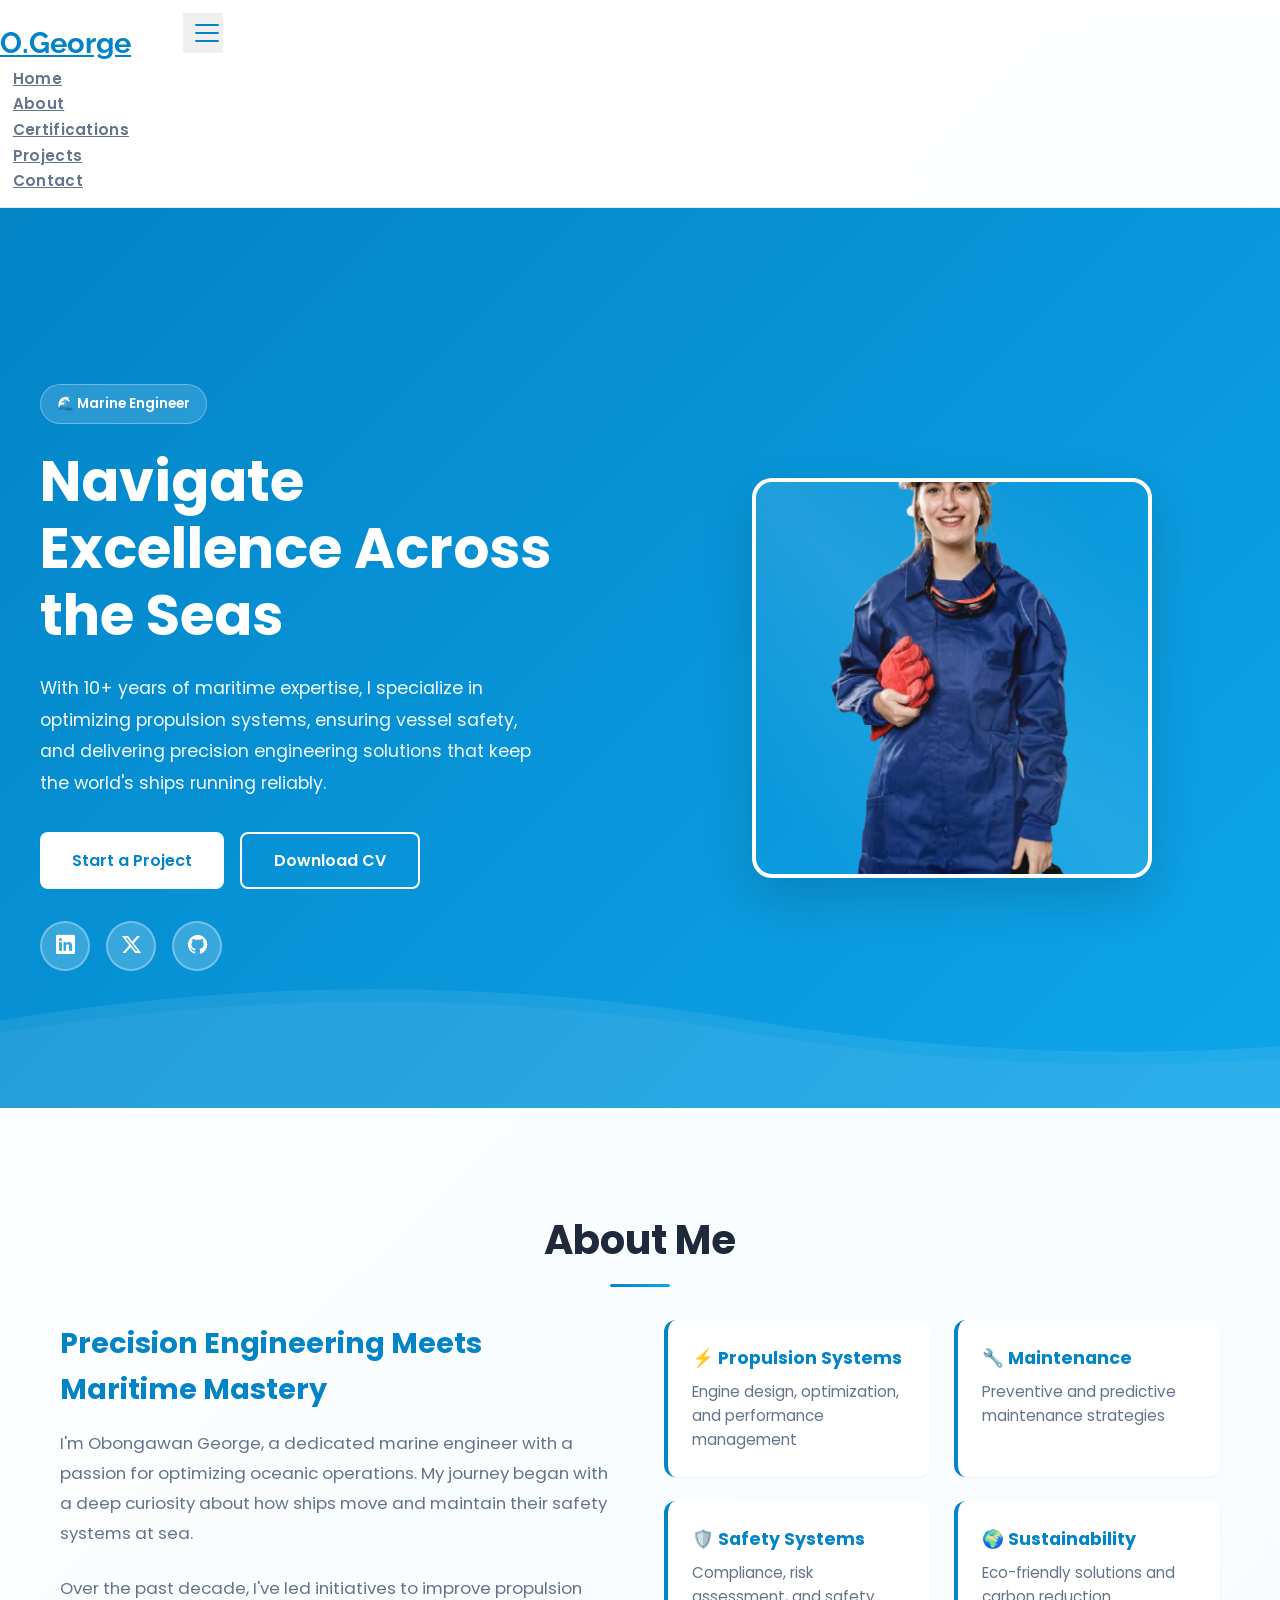
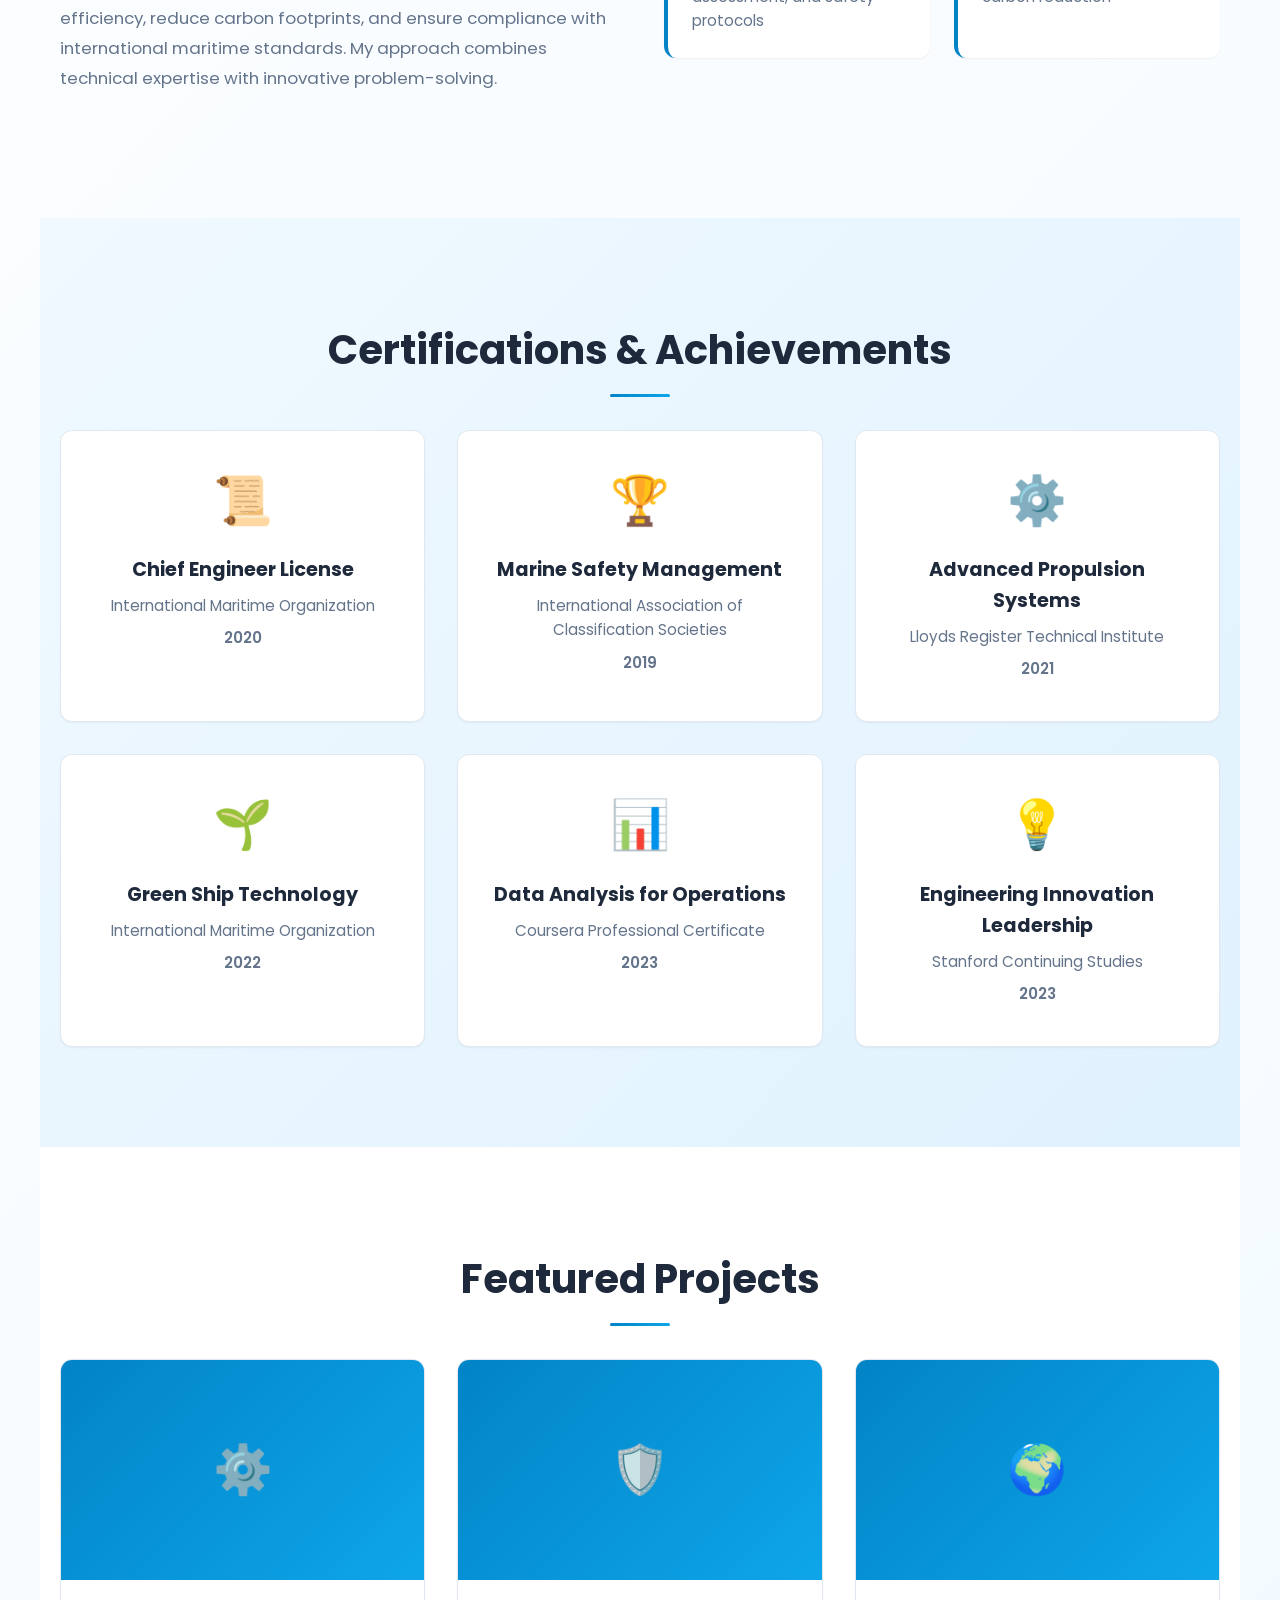
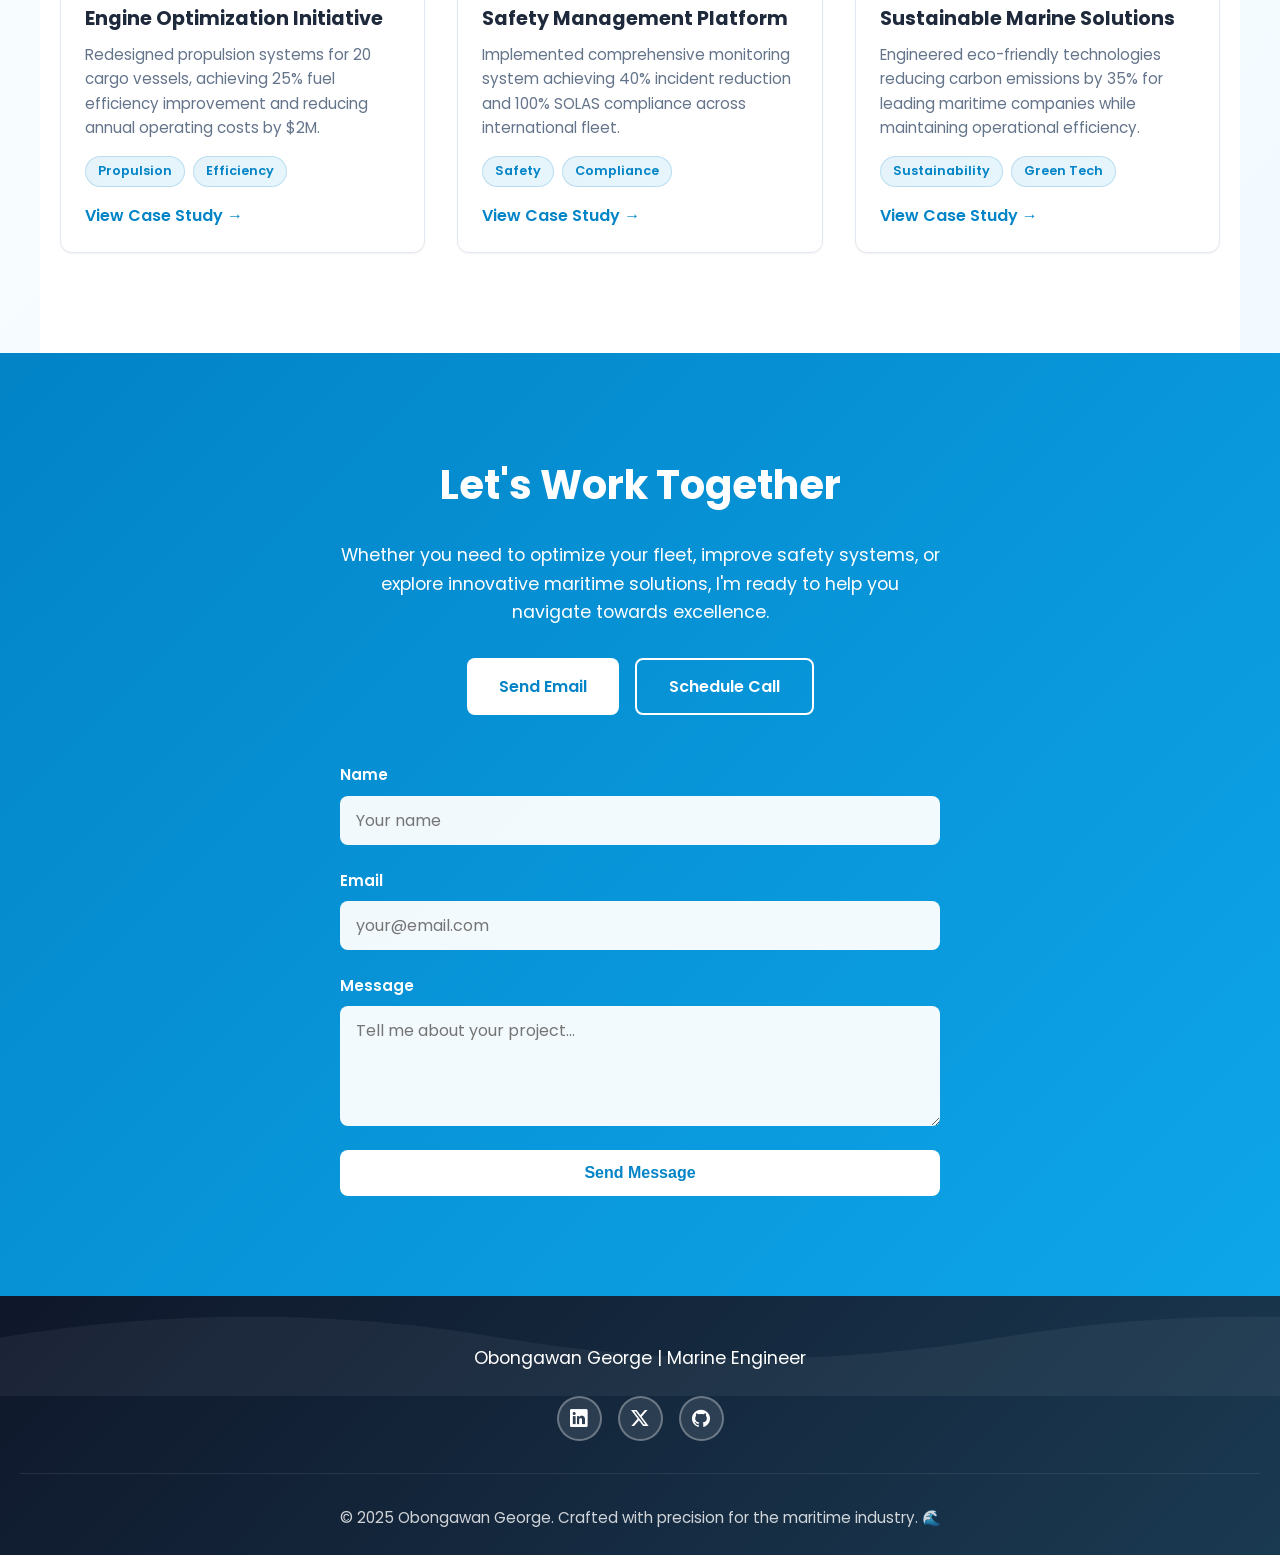
==== index.html @ 9b802055 "initial commit" ====
<!DOCTYPE html>
<html lang="en">
<head>
  <meta charset="UTF-8" />
  <meta name="viewport" content="width=device-width, initial-scale=1.0" />
  <meta name="description" content="Obongawan George - Marine Engineer specializing in propulsion systems, vessel operations, and maritime safety. Explore my expertise and projects.">
  <meta name="theme-color" content="#0284c7">
  <title>Obongawan George — Marine Engineer</title>

  <!-- Favicon -->
  <link rel="icon" type="image/svg+xml" href="data:image/svg+xml,<svg xmlns='http://www.w3.org/2000/svg' viewBox='0 0 100 100'><text y='50' font-size='50' fill='%230284c7' text-anchor='middle' dominant-baseline='middle'>⚓</text></svg>">

  <!-- Google Fonts -->
  <link href="https://fonts.googleapis.com/css2?family=Poppins:wght@300;400;500;600;700&family=Raleway:wght@400;500;600;700&display=swap" rel="stylesheet">

  <!-- Bootstrap Icons -->
  <link rel="stylesheet" href="https://cdn.jsdelivr.net/npm/bootstrap-icons@1.11.3/font/bootstrap-icons.css">

  <!-- AOS Animation Library -->
  <link href="https://unpkg.com/aos@2.3.1/dist/aos.css" rel="stylesheet">

  <style>
    :root {
      --color-primary: #0284c7;
      --color-secondary: #0ea5e9;
      --color-dark: #0f172a;
      --color-light: #f8fafc;
      --color-text: #1e293b;
      --color-muted: #64748b;
      --color-border: #e2e8f0;
      --transition: all 0.4s cubic-bezier(0.4, 0, 0.2, 1);
      --shadow-sm: 0 1px 2px 0 rgba(0, 0, 0, 0.05);
      --shadow-md: 0 4px 12px rgba(2, 132, 199, 0.08);
      --shadow-lg: 0 20px 50px rgba(2, 132, 199, 0.15);
    }

    * {
      margin: 0;
      padding: 0;
      box-sizing: border-box;
    }

    html {
      scroll-behavior: smooth;
    }

    body {
      font-family: 'Poppins', sans-serif;
      background: linear-gradient(135deg, #ffffff 0%, #f0f9ff 100%);
      color: var(--color-text);
      line-height: 1.6;
      overflow-x: hidden;
    }

    /* ===== PRELOADER ===== */
    .preloader {
      position: fixed;
      top: 0;
      left: 0;
      width: 100%;
      height: 100%;
      background: linear-gradient(135deg, #ffffff 0%, #f0f9ff 100%);
      display: flex;
      align-items: center;
      justify-content: center;
      z-index: 9999;
      animation: fadeOut 0.8s ease-in-out 1.5s forwards;
    }

    .wave-loader {
      display: flex;
      gap: 6px;
    }

    .wave-loader span {
      width: 8px;
      height: 40px;
      background: var(--color-primary);
      border-radius: 4px;
      animation: wave 1.2s ease-in-out infinite;
    }

    .wave-loader span:nth-child(1) { animation-delay: 0s; }
    .wave-loader span:nth-child(2) { animation-delay: 0.15s; }
    .wave-loader span:nth-child(3) { animation-delay: 0.3s; }
    .wave-loader span:nth-child(4) { animation-delay: 0.45s; }
    .wave-loader span:nth-child(5) { animation-delay: 0.6s; }

    @keyframes wave {
      0%, 100% { height: 20px; }
      50% { height: 60px; }
    }

    @keyframes fadeOut {
      to { opacity: 0; visibility: hidden; }
    }

    /* ===== NAVBAR ===== */
    nav {
      position: sticky;
      top: 0;
      z-index: 1000;
      backdrop-filter: blur(10px);
      background: rgba(255, 255, 255, 0.7);
      border-bottom: 1px solid var(--color-border);
      padding: 0.8rem 0;
      transition: var(--transition);
    }

    nav.scrolled {
      background: rgba(255, 255, 255, 0.95);
      box-shadow: var(--shadow-md);
      padding: 0.6rem 0;
    }

    .navbar-brand {
      font-family: 'Raleway', sans-serif;
      font-size: 1.8rem;
      font-weight: 700;
      color: var(--color-primary);
      transition: var(--transition);
      margin-right: 3rem;
    }

    .navbar-brand:hover {
      color: var(--color-secondary);
      transform: scale(1.05);
    }

    .nav-link {
      color: var(--color-muted) !important;
      font-weight: 600;
      position: relative;
      transition: color 0.3s ease;
      margin: 0 0.8rem;
      font-size: 0.95rem;
      letter-spacing: 0.3px;
    }

    .nav-link::after {
      content: '';
      position: absolute;
      bottom: -8px;
      left: 0;
      width: 0;
      height: 2px;
      background: var(--color-primary);
      transition: width 0.3s ease;
    }

    .nav-link:hover::after,
    .nav-link.active::after {
      width: 100%;
    }

    .nav-link:hover {
      color: var(--color-primary) !important;
    }

    @media (min-width: 992px) {
      .navbar-nav {
        align-items: center;
      }

      .navbar-nav .nav-link {
        padding: 0.5rem 0;
      }
    }

    /* Mobile Menu Toggle */
    .navbar-toggler {
      border: none;
      position: relative;
      width: 40px;
      height: 40px;
      padding: 0;
    }

    .navbar-toggler:focus {
      box-shadow: 0 0 0 0.25rem rgba(2, 132, 199, 0.25);
    }

    .navbar-toggler-icon {
      background: transparent;
      position: relative;
      width: 24px;
      height: 18px;
      display: block;
    }

    .navbar-toggler-icon::before,
    .navbar-toggler-icon::after {
      content: '';
      position: absolute;
      width: 100%;
      height: 2px;
      background: var(--color-primary);
      transition: var(--transition);
      border-radius: 2px;
    }

    .navbar-toggler-icon::before {
      top: 0;
    }

    .navbar-toggler-icon::after {
      bottom: 0;
    }

    .navbar-toggler-icon span {
      position: absolute;
      width: 100%;
      height: 2px;
      background: var(--color-primary);
      top: 50%;
      transform: translateY(-50%);
      transition: var(--transition);
      border-radius: 2px;
    }

    .navbar-toggler[aria-expanded="true"] .navbar-toggler-icon::before {
      transform: rotate(45deg) translateY(8px);
    }

    .navbar-toggler[aria-expanded="true"] .navbar-toggler-icon::after {
      transform: rotate(-45deg) translateY(-8px);
    }

    .navbar-toggler[aria-expanded="true"] .navbar-toggler-icon span {
      opacity: 0;
    }

    /* ===== HERO SECTION ===== */
    .hero {
      min-height: 100vh;
      display: flex;
      align-items: center;
      justify-content: center;
      background: linear-gradient(135deg, #0284c7 0%, #0ea5e9 100%);
      position: relative;
      overflow: hidden;
      padding: 120px 20px 80px;
    }

    /* Ocean wave background */
    .hero::before {
      content: '';
      position: absolute;
      bottom: 0;
      left: 0;
      width: 200%;
      height: 150px;
      background: url('data:image/svg+xml,<svg xmlns="http://www.w3.org/2000/svg" viewBox="0 0 1200 120"><path d="M0,50 Q300,0 600,50 T1200,50 L1200,120 L0,120 Z" fill="rgba(255,255,255,0.1)" /><path d="M0,60 Q300,10 600,60 T1200,60 L1200,120 L0,120 Z" fill="rgba(255,255,255,0.05)" /></svg>');
      background-repeat: repeat-x;
      animation: wave 8s linear infinite;
      opacity: 0.8;
    }

    @keyframes wave {
      0% { transform: translateX(0); }
      100% { transform: translateX(600px); }
    }

    .hero-container {
      position: relative;
      z-index: 2;
      display: grid;
      grid-template-columns: 1fr 1fr;
      gap: 3rem;
      align-items: center;
      max-width: 1200px;
      width: 100%;
    }

    .hero-content {
      color: white;
      animation: fadeInUp 1s ease-out;
    }

    @keyframes fadeInUp {
      from {
        opacity: 0;
        transform: translateY(30px);
      }
      to {
        opacity: 1;
        transform: translateY(0);
      }
    }

    .hero-content .badge {
      display: inline-block;
      background: rgba(255, 255, 255, 0.15);
      border: 1px solid rgba(255, 255, 255, 0.3);
      color: white;
      padding: 8px 16px;
      border-radius: 25px;
      font-size: 0.85rem;
      font-weight: 600;
      margin-bottom: 1.5rem;
      backdrop-filter: blur(10px);
      animation: fadeInUp 1s ease-out 0.1s backwards;
    }

    .hero-content h1 {
      font-size: clamp(2rem, 8vw, 3.5rem);
      font-weight: 700;
      line-height: 1.2;
      margin-bottom: 1.5rem;
      animation: fadeInUp 1s ease-out 0.2s backwards;
    }

    .hero-content p {
      font-size: 1.1rem;
      line-height: 1.8;
      opacity: 0.95;
      margin-bottom: 2rem;
      max-width: 500px;
      animation: fadeInUp 1s ease-out 0.3s backwards;
    }

    .hero-cta {
      display: flex;
      gap: 1rem;
      flex-wrap: wrap;
      animation: fadeInUp 1s ease-out 0.4s backwards;
    }

    .btn {
      padding: 14px 32px;
      border-radius: 8px;
      font-weight: 600;
      border: none;
      cursor: pointer;
      transition: var(--transition);
      font-size: 1rem;
      display: inline-flex;
      align-items: center;
      gap: 0.5rem;
      text-decoration: none;
      position: relative;
      overflow: hidden;
    }

    .btn-primary {
      background: white;
      color: var(--color-primary);
    }

    .btn-primary:hover {
      transform: translateY(-3px);
      box-shadow: 0 10px 30px rgba(0, 0, 0, 0.2);
    }

    .btn-secondary {
      background: transparent;
      color: white;
      border: 2px solid white;
    }

    .btn-secondary:hover {
      background: white;
      color: var(--color-primary);
      transform: translateY(-3px);
    }

    .social-links {
      display: flex;
      gap: 1rem;
      margin-top: 2rem;
      animation: fadeInUp 1s ease-out 0.5s backwards;
    }

    .social-links a {
      width: 50px;
      height: 50px;
      border-radius: 50%;
      background: rgba(255, 255, 255, 0.2);
      border: 2px solid rgba(255, 255, 255, 0.3);
      display: flex;
      align-items: center;
      justify-content: center;
      color: white;
      transition: var(--transition);
      text-decoration: none;
      font-size: 1.2rem;
    }

    .social-links a:hover {
      background: white;
      color: var(--color-primary);
      transform: translateY(-5px);
    }

    .hero-image {
      position: relative;
      height: 500px;
      display: flex;
      align-items: center;
      justify-content: center;
      animation: float 3s ease-in-out infinite;
    }

    @keyframes float {
      0%, 100% { transform: translateY(0px); }
      50% { transform: translateY(-20px); }
    }

    .image-container {
      width: 100%;
      max-width: 400px;
      height: 400px;
      border-radius: 20px;
      overflow: hidden;
      border: 4px solid white;
      box-shadow: 0 20px 50px rgba(0, 0, 0, 0.15);
      position: relative;
    }

    .image-container::before {
      content: '';
      position: absolute;
      top: -50%;
      left: -50%;
      width: 200%;
      height: 200%;
      background: linear-gradient(45deg, transparent 30%, rgba(255, 255, 255, 0.1) 50%, transparent 70%);
      animation: shine 3s infinite;
      z-index: 1;
    }

    @keyframes shine {
      0% { transform: rotate(0deg); }
      100% { transform: rotate(360deg); }
    }

    .image-container img {
      width: 100%;
      height: 100%;
      object-fit: cover;
      position: relative;
      z-index: 0;
    }

    @media (max-width: 991px) {
      .hero {
        padding: 100px 20px 60px;
      }

      .hero-container {
        grid-template-columns: 1fr;
        gap: 2rem;
      }

      .hero-image {
        height: 350px;
        order: -1;
      }

      .hero-cta {
        justify-content: center;
      }

      .hero-content {
        text-align: center;
      }
    }

    /* ===== ABOUT SECTION ===== */
    .section {
      padding: 100px 20px;
      max-width: 1200px;
      margin: 0 auto;
    }

    .section-title {
      font-size: 2.5rem;
      font-weight: 700;
      margin-bottom: 3rem;
      text-align: center;
      position: relative;
      color: var(--color-text);
    }

    .section-title::after {
      content: '';
      position: absolute;
      bottom: -15px;
      left: 50%;
      transform: translateX(-50%);
      width: 60px;
      height: 3px;
      background: linear-gradient(90deg, var(--color-primary), var(--color-secondary));
      border-radius: 2px;
    }

    .about-grid {
      display: grid;
      grid-template-columns: 1fr 1fr;
      gap: 3rem;
      align-items: start;
      margin-top: 3rem;
    }

    .about-text h2 {
      font-size: 1.8rem;
      font-weight: 700;
      margin-bottom: 1rem;
      color: var(--color-primary);
    }

    .about-text p {
      font-size: 1.05rem;
      line-height: 1.8;
      color: var(--color-muted);
      margin-bottom: 1.5rem;
    }

    .skills-showcase {
      display: grid;
      grid-template-columns: repeat(2, 1fr);
      gap: 1.5rem;
    }

    .skill-item {
      background: white;
      padding: 1.5rem;
      border-radius: 12px;
      border-left: 4px solid var(--color-primary);
      transition: var(--transition);
      box-shadow: var(--shadow-sm);
    }

    .skill-item:hover {
      transform: translateX(8px);
      box-shadow: var(--shadow-md);
    }

    .skill-item h3 {
      color: var(--color-primary);
      font-size: 1.1rem;
      margin-bottom: 0.5rem;
    }

    .skill-item p {
      font-size: 0.95rem;
      color: var(--color-muted);
    }

    @media (max-width: 991px) {
      .about-grid {
        grid-template-columns: 1fr;
        gap: 2rem;
      }

      .skills-showcase {
        grid-template-columns: 1fr;
      }
    }

    /* ===== CERTIFICATIONS SECTION ===== */
    .certifications {
      background: linear-gradient(135deg, #f0f9ff 0%, #e0f2fe 100%);
    }

    .cert-grid {
      display: grid;
      grid-template-columns: repeat(auto-fit, minmax(280px, 1fr));
      gap: 2rem;
      margin-top: 3rem;
    }

    .cert-card {
      background: white;
      border-radius: 12px;
      padding: 2rem;
      text-align: center;
      box-shadow: var(--shadow-sm);
      border: 1px solid var(--color-border);
      transition: var(--transition);
      cursor: pointer;
      position: relative;
      overflow: hidden;
    }

    .cert-card::before {
      content: '';
      position: absolute;
      top: 0;
      left: -100%;
      width: 100%;
      height: 100%;
      background: linear-gradient(90deg, transparent, rgba(2, 132, 199, 0.1), transparent);
      transition: left 0.5s ease;
    }

    .cert-card:hover::before {
      left: 100%;
    }

    .cert-card:hover {
      transform: translateY(-10px);
      box-shadow: var(--shadow-lg);
      border-color: var(--color-primary);
    }

    .cert-icon {
      font-size: 3rem;
      margin-bottom: 1rem;
      display: inline-block;
      animation: bounce 2s ease-in-out infinite;
    }

    @keyframes bounce {
      0%, 100% { transform: translateY(0); }
      50% { transform: translateY(-10px); }
    }

    .cert-card h3 {
      color: var(--color-text);
      font-size: 1.2rem;
      margin-bottom: 0.5rem;
    }

    .cert-card p {
      color: var(--color-muted);
      font-size: 0.95rem;
      margin-bottom: 0.5rem;
    }

    .cert-date {
      color: var(--color-primary);
      font-weight: 600;
      font-size: 0.9rem;
    }

    /* ===== PROJECTS SECTION ===== */
    .projects {
      background: white;
    }

    .project-grid {
      display: grid;
      grid-template-columns: repeat(auto-fit, minmax(320px, 1fr));
      gap: 2rem;
      margin-top: 3rem;
    }

    .project-card {
      background: white;
      border-radius: 12px;
      overflow: hidden;
      box-shadow: var(--shadow-sm);
      border: 1px solid var(--color-border);
      transition: var(--transition);
      cursor: pointer;
      position: relative;
    }

    .project-card:hover {
      box-shadow: var(--shadow-lg);
      border-color: var(--color-primary);
      transform: translateY(-8px);
    }

    .project-image {
      height: 220px;
      background: linear-gradient(135deg, var(--color-primary) 0%, var(--color-secondary) 100%);
      position: relative;
      overflow: hidden;
      display: flex;
      align-items: center;
      justify-content: center;
      font-size: 3rem;
    }

    .project-image::after {
      content: '';
      position: absolute;
      top: 0;
      left: 0;
      width: 100%;
      height: 100%;
      background: rgba(255, 255, 255, 0.1);
      opacity: 0;
      transition: opacity 0.3s ease;
    }

    .project-card:hover .project-image::after {
      opacity: 1;
    }

    .project-content {
      padding: 1.5rem;
    }

    .project-title {
      font-size: 1.2rem;
      font-weight: 700;
      color: var(--color-text);
      margin-bottom: 0.5rem;
    }

    .project-description {
      color: var(--color-muted);
      font-size: 0.95rem;
      line-height: 1.6;
      margin-bottom: 1rem;
    }

    .project-tags {
      display: flex;
      gap: 0.5rem;
      flex-wrap: wrap;
      margin-bottom: 1rem;
    }

    .tag {
      background: linear-gradient(135deg, rgba(2, 132, 199, 0.1), rgba(14, 165, 233, 0.1));
      color: var(--color-primary);
      padding: 4px 12px;
      border-radius: 20px;
      font-size: 0.8rem;
      font-weight: 600;
      border: 1px solid rgba(2, 132, 199, 0.2);
    }

    .project-link {
      color: var(--color-primary);
      text-decoration: none;
      font-weight: 600;
      display: inline-flex;
      align-items: center;
      gap: 0.3rem;
      transition: var(--transition);
    }

    .project-link:hover {
      gap: 0.8rem;
    }

    /* ===== CONTACT SECTION ===== */
    .contact {
      background: linear-gradient(135deg, #0284c7 0%, #0ea5e9 100%);
      color: white;
      text-align: center;
      padding: 100px 20px;
    }

    .contact h2 {
      font-size: 2.5rem;
      margin-bottom: 1.5rem;
    }

    .contact p {
      font-size: 1.1rem;
      margin-bottom: 2rem;
      max-width: 600px;
      margin-left: auto;
      margin-right: auto;
      opacity: 0.95;
    }

    .contact-cta {
      display: flex;
      justify-content: center;
      gap: 1rem;
      flex-wrap: wrap;
      margin-bottom: 3rem;
    }

    .contact form {
      max-width: 600px;
      margin: 0 auto;
      display: flex;
      flex-direction: column;
      gap: 1.5rem;
    }

    .form-group {
      display: flex;
      flex-direction: column;
      gap: 0.5rem;
    }

    .form-group label {
      text-align: left;
      font-weight: 600;
      font-size: 0.95rem;
    }

    .form-group input,
    .form-group textarea {
      padding: 12px 16px;
      border: none;
      border-radius: 8px;
      font-family: 'Poppins', sans-serif;
      font-size: 1rem;
      transition: var(--transition);
      background: rgba(255, 255, 255, 0.95);
      color: var(--color-text);
    }

    .form-group input:focus,
    .form-group textarea:focus {
      outline: none;
      background: white;
      box-shadow: 0 0 0 3px rgba(255, 255, 255, 0.3);
    }

    .form-group textarea {
      resize: vertical;
      min-height: 120px;
    }

    .btn-submit {
      background: white;
      color: var(--color-primary);
      padding: 14px 32px;
      border: none;
      border-radius: 8px;
      font-weight: 700;
      font-size: 1rem;
      cursor: pointer;
      transition: var(--transition);
    }

    .btn-submit:hover {
      transform: translateY(-3px);
      box-shadow: 0 10px 30px rgba(0, 0, 0, 0.2);
    }

    /* ===== FOOTER ===== */
    footer {
      background: linear-gradient(135deg, var(--color-dark) 0%, #1a3a52 100%);
      color: white;
      text-align: center;
      padding: 3rem 20px 1.5rem;
      position: relative;
      overflow: hidden;
    }

    footer::before {
      content: '';
      position: absolute;
      top: 0;
      left: 0;
      right: 0;
      height: 100px;
      background: url('data:image/svg+xml,<svg xmlns="http://www.w3.org/2000/svg" viewBox="0 0 1200 120"><path d="M0,50 Q300,0 600,50 T1200,50 L1200,120 L0,120 Z" fill="rgba(255,255,255,0.05)" /></svg>');
      background-repeat: repeat-x;
    }

    .footer-content {
      position: relative;
      z-index: 1;
    }

    .footer-social {
      display: flex;
      justify-content: center;
      gap: 1rem;
      margin: 1.5rem 0;
    }

    .footer-social a {
      width: 45px;
      height: 45px;
      border-radius: 50%;
      background: rgba(255, 255, 255, 0.1);
      border: 2px solid rgba(255, 255, 255, 0.3);
      display: flex;
      align-items: center;
      justify-content: center;
      color: white;
      transition: var(--transition);
      text-decoration: none;
      font-size: 1.1rem;
    }

    .footer-social a:hover {
      background: white;
      color: var(--color-primary);
      transform: translateY(-5px);
    }

    .footer-bottom {
      border-top: 1px solid rgba(255, 255, 255, 0.1);
      padding-top: 2rem;
      margin-top: 2rem;
      font-size: 0.95rem;
      opacity: 0.8;
    }

    /* ===== ANIMATIONS ===== */
    [data-aos] {
      opacity: 0;
    }

    [data-aos].aos-animate {
      opacity: 1;
    }

    /* ===== RESPONSIVE ===== */
    @media (max-width: 768px) {
      .section {
        padding: 60px 20px;
      }

      .section-title {
        font-size: 2rem;
      }

      .cert-grid {
        grid-template-columns: 1fr;
      }

      .project-grid {
        grid-template-columns: 1fr;
      }

      .contact {
        padding: 60px 20px;
      }

      .contact h2 {
        font-size: 2rem;
      }

      .hero-cta {
        gap: 0.5rem;
      }

      .btn {
        padding: 12px 24px;
        font-size: 0.95rem;
      }
    }

    /* Smooth scrollbar */
    ::-webkit-scrollbar {
      width: 8px;
    }

    ::-webkit-scrollbar-track {
      background: var(--color-light);
    }

    ::-webkit-scrollbar-thumb {
      background: var(--color-primary);
      border-radius: 4px;
    }

    ::-webkit-scrollbar-thumb:hover {
      background: var(--color-secondary);
    }
  </style>
</head>
<body>

  <!-- Preloader -->
  <div class="preloader">
    <div class="wave-loader">
      <span></span>
      <span></span>
      <span></span>
      <span></span>
      <span></span>
    </div>
  </div>

  <!-- Navigation -->
  <nav class="navbar navbar-expand-lg navbar-light">
    <div class="container-lg px-lg-4">
      <a class="navbar-brand" href="#home">O.George</a>
      <button class="navbar-toggler" type="button" data-bs-toggle="collapse" data-bs-target="#navbarNav" aria-controls="navbarNav" aria-expanded="false" aria-label="Toggle navigation">
        <span class="navbar-toggler-icon">
          <span></span>
        </span>
      </button>
      <div class="collapse navbar-collapse" id="navbarNav">
        <ul class="navbar-nav ms-auto gap-2">
          <li class="nav-item"><a class="nav-link" href="#home">Home</a></li>
          <li class="nav-item"><a class="nav-link" href="#about">About</a></li>
          <li class="nav-item"><a class="nav-link" href="#certifications">Certifications</a></li>
          <li class="nav-item"><a class="nav-link" href="#projects">Projects</a></li>
          <li class="nav-item"><a class="nav-link" href="#contact">Contact</a></li>
        </ul>
      </div>
    </div>
  </nav>

  <!-- Hero Section -->
  <section class="hero" id="home">
    <div class="hero-container">
      <div class="hero-content">
        <div class="badge">🌊 Marine Engineer</div>
        <h1>Navigate Excellence Across the Seas</h1>
        <p>
          With 10+ years of maritime expertise, I specialize in optimizing propulsion systems, ensuring vessel safety, and delivering precision engineering solutions that keep the world's ships running reliably.
        </p>
        <div class="hero-cta">
          <a href="#contact" class="btn btn-primary">Start a Project</a>
          <a href="#" class="btn btn-secondary">Download CV</a>
        </div>
        <div class="social-links">
          <a href="https://linkedin.com" target="_blank" aria-label="LinkedIn"><i class="bi bi-linkedin"></i></a>
          <a href="https://twitter.com" target="_blank" aria-label="Twitter"><i class="bi bi-twitter-x"></i></a>
          <a href="https://github.com" target="_blank" aria-label="GitHub"><i class="bi bi-github"></i></a>
        </div>
      </div>
      <div class="hero-image">
        <div class="image-container">
          <img src="front-view-smiley-female-construction-worker-removebg-preview.png" alt="Obongawan George - Marine Engineer">
        </div>
      </div>
    </div>
  </section>

  <!-- About Section -->
  <section class="section" id="about">
    <h2 class="section-title" data-aos="fade-up">About Me</h2>
    <div class="about-grid">
      <div class="about-text" data-aos="fade-right">
        <h2>Precision Engineering Meets Maritime Mastery</h2>
        <p>
          I'm Obongawan George, a dedicated marine engineer with a passion for optimizing oceanic operations. My journey began with a deep curiosity about how ships move and maintain their safety systems at sea.
        </p>
        <p>
          Over the past decade, I've led initiatives to improve propulsion efficiency, reduce carbon footprints, and ensure compliance with international maritime standards. My approach combines technical expertise with innovative problem-solving.
        </p>
      </div>
      <div class="skills-showcase" data-aos="fade-left">
        <div class="skill-item">
          <h3>⚡ Propulsion Systems</h3>
          <p>Engine design, optimization, and performance management</p>
        </div>
        <div class="skill-item">
          <h3>🔧 Maintenance</h3>
          <p>Preventive and predictive maintenance strategies</p>
        </div>
        <div class="skill-item">
          <h3>🛡️ Safety Systems</h3>
          <p>Compliance, risk assessment, and safety protocols</p>
        </div>
        <div class="skill-item">
          <h3>🌍 Sustainability</h3>
          <p>Eco-friendly solutions and carbon reduction</p>
        </div>
      </div>
    </div>
  </section>

  <!-- Certifications Section -->
  <section class="section certifications" id="certifications">
    <div style="max-width: 1200px; margin: 0 auto;">
      <h2 class="section-title" data-aos="fade-up">Certifications & Achievements</h2>
      <div class="cert-grid">
        <div class="cert-card" data-aos="zoom-in" data-aos-delay="0">
          <div class="cert-icon">📜</div>
          <h3>Chief Engineer License</h3>
          <p>International Maritime Organization</p>
          <p class="cert-date">2020</p>
        </div>
        <div class="cert-card" data-aos="zoom-in" data-aos-delay="100">
          <div class="cert-icon">🏆</div>
          <h3>Marine Safety Management</h3>
          <p>International Association of Classification Societies</p>
          <p class="cert-date">2019</p>
        </div>
        <div class="cert-card" data-aos="zoom-in" data-aos-delay="200">
          <div class="cert-icon">⚙️</div>
          <h3>Advanced Propulsion Systems</h3>
          <p>Lloyds Register Technical Institute</p>
          <p class="cert-date">2021</p>
        </div>
        <div class="cert-card" data-aos="zoom-in" data-aos-delay="300">
          <div class="cert-icon">🌱</div>
          <h3>Green Ship Technology</h3>
          <p>International Maritime Organization</p>
          <p class="cert-date">2022</p>
        </div>
        <div class="cert-card" data-aos="zoom-in" data-aos-delay="400">
          <div class="cert-icon">📊</div>
          <h3>Data Analysis for Operations</h3>
          <p>Coursera Professional Certificate</p>
          <p class="cert-date">2023</p>
        </div>
        <div class="cert-card" data-aos="zoom-in" data-aos-delay="500">
          <div class="cert-icon">💡</div>
          <h3>Engineering Innovation Leadership</h3>
          <p>Stanford Continuing Studies</p>
          <p class="cert-date">2023</p>
        </div>
      </div>
    </div>
  </section>

  <!-- Projects Section -->
  <section class="section projects" id="projects">
    <h2 class="section-title" data-aos="fade-up">Featured Projects</h2>
    <div class="project-grid">
      <div class="project-card" data-aos="fade-up" data-aos-delay="0">
        <div class="project-image">⚙️</div>
        <div class="project-content">
          <h3 class="project-title">Engine Optimization Initiative</h3>
          <p class="project-description">
            Redesigned propulsion systems for 20 cargo vessels, achieving 25% fuel efficiency improvement and reducing annual operating costs by $2M.
          </p>
          <div class="project-tags">
            <span class="tag">Propulsion</span>
            <span class="tag">Efficiency</span>
          </div>
          <a href="#" class="project-link">View Case Study →</a>
        </div>
      </div>

      <div class="project-card" data-aos="fade-up" data-aos-delay="100">
        <div class="project-image">🛡️</div>
        <div class="project-content">
          <h3 class="project-title">Safety Management Platform</h3>
          <p class="project-description">
            Implemented comprehensive monitoring system achieving 40% incident reduction and 100% SOLAS compliance across international fleet.
          </p>
          <div class="project-tags">
            <span class="tag">Safety</span>
            <span class="tag">Compliance</span>
          </div>
          <a href="#" class="project-link">View Case Study →</a>
        </div>
      </div>

      <div class="project-card" data-aos="fade-up" data-aos-delay="200">
        <div class="project-image">🌍</div>
        <div class="project-content">
          <h3 class="project-title">Sustainable Marine Solutions</h3>
          <p class="project-description">
            Engineered eco-friendly technologies reducing carbon emissions by 35% for leading maritime companies while maintaining operational efficiency.
          </p>
          <div class="project-tags">
            <span class="tag">Sustainability</span>
            <span class="tag">Green Tech</span>
          </div>
          <a href="#" class="project-link">View Case Study →</a>
        </div>
      </div>
    </div>
  </section>

  <!-- Contact Section -->
  <section class="contact" id="contact">
    <div style="max-width: 1200px; margin: 0 auto;">
      <h2 data-aos="fade-up">Let's Work Together</h2>
      <p data-aos="fade-up" data-aos-delay="100">
        Whether you need to optimize your fleet, improve safety systems, or explore innovative maritime solutions, I'm ready to help you navigate towards excellence.
      </p>
      <div class="contact-cta" data-aos="fade-up" data-aos-delay="200">
        <a href="mailto:contact@example.com" class="btn btn-primary">Send Email</a>
        <a href="#" class="btn btn-secondary">Schedule Call</a>
      </div>

      <form data-aos="fade-up" data-aos-delay="300">
        <div class="form-group">
          <label for="name">Name</label>
          <input type="text" id="name" name="name" placeholder="Your name" required>
        </div>
        <div class="form-group">
          <label for="email">Email</label>
          <input type="email" id="email" name="email" placeholder="your@email.com" required>
        </div>
        <div class="form-group">
          <label for="message">Message</label>
          <textarea id="message" name="message" placeholder="Tell me about your project..." required></textarea>
        </div>
        <button type="submit" class="btn-submit">Send Message</button>
      </form>
    </div>
  </section>

  <!-- Footer -->
  <footer>
    <div class="footer-content">
      <p style="font-size: 1.1rem; margin-bottom: 1rem;">Obongawan George | Marine Engineer</p>
      <div class="footer-social">
        <a href="https://linkedin.com" target="_blank" aria-label="LinkedIn"><i class="bi bi-linkedin"></i></a>
        <a href="https://twitter.com" target="_blank" aria-label="Twitter"><i class="bi bi-twitter-x"></i></a>
        <a href="https://github.com" target="_blank" aria-label="GitHub"><i class="bi bi-github"></i></a>
      </div>
      <div class="footer-bottom">
        <p>© 2025 Obongawan George. Crafted with precision for the maritime industry. 🌊</p>
      </div>
    </div>
  </footer>

  <!-- Bootstrap JS -->
  <script src="https://cdn.jsdelivr.net/npm/bootstrap@5.3.2/dist/js/bootstrap.bundle.min.js"></script>

  <!-- AOS Animation Library -->
  <script src="https://unpkg.com/aos@2.3.1/dist/aos.js"></script>

  <script>
    // Initialize AOS
    AOS.init({
      duration: 800,
      easing: 'ease-in-out-cubic',
      once: true,
      offset: 100
    });

    // Sticky navbar effect
    window.addEventListener('scroll', function() {
      const nav = document.querySelector('nav');
      if (window.scrollY > 50) {
        nav.classList.add('scrolled');
      } else {
        nav.classList.remove('scrolled');
      }
    });

    // Active link on scroll
    const sections = document.querySelectorAll('section');
    const navLinks = document.querySelectorAll('.nav-link');

    window.addEventListener('scroll', () => {
      let current = '';
      sections.forEach(section => {
        const sectionTop = section.offsetTop;
        if (pageYOffset >= sectionTop - 200) {
          current = section.getAttribute('id');
        }
      });

      navLinks.forEach(link => {
        link.classList.remove('active');
        if (link.getAttribute('href').slice(1) === current) {
          link.classList.add('active');
        }
      });
    });

    // Close mobile menu on link click
    document.querySelectorAll('.nav-link').forEach(link => {
      link.addEventListener('click', () => {
        const collapse = document.querySelector('.navbar-collapse');
        if (collapse && collapse.classList.contains('show')) {
          document.querySelector('.navbar-toggler').click();
        }
      });
    });

    // Form submission
    document.querySelector('form').addEventListener('submit', function(e) {
      e.preventDefault();
      alert('Thank you! Your message has been sent. I will get back to you soon.');
      this.reset();
    });
  </script>
</body>
</html>
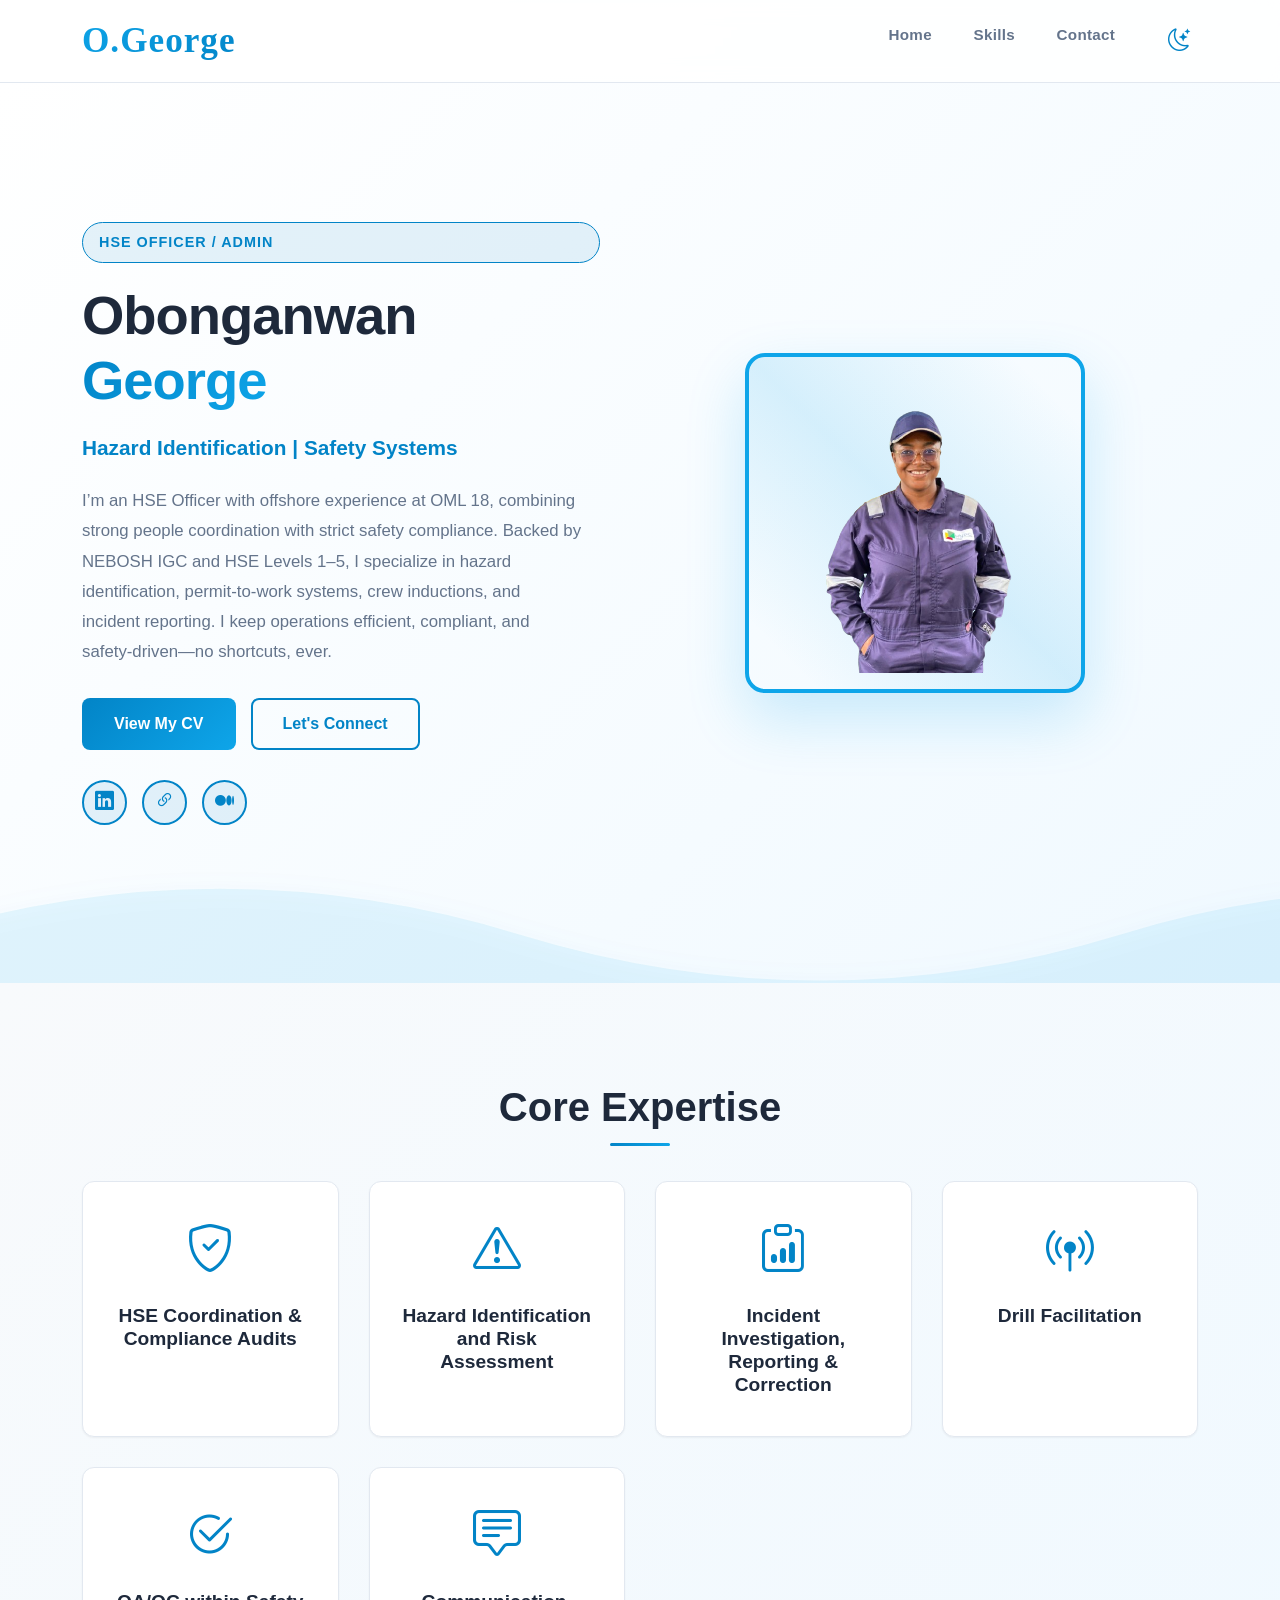
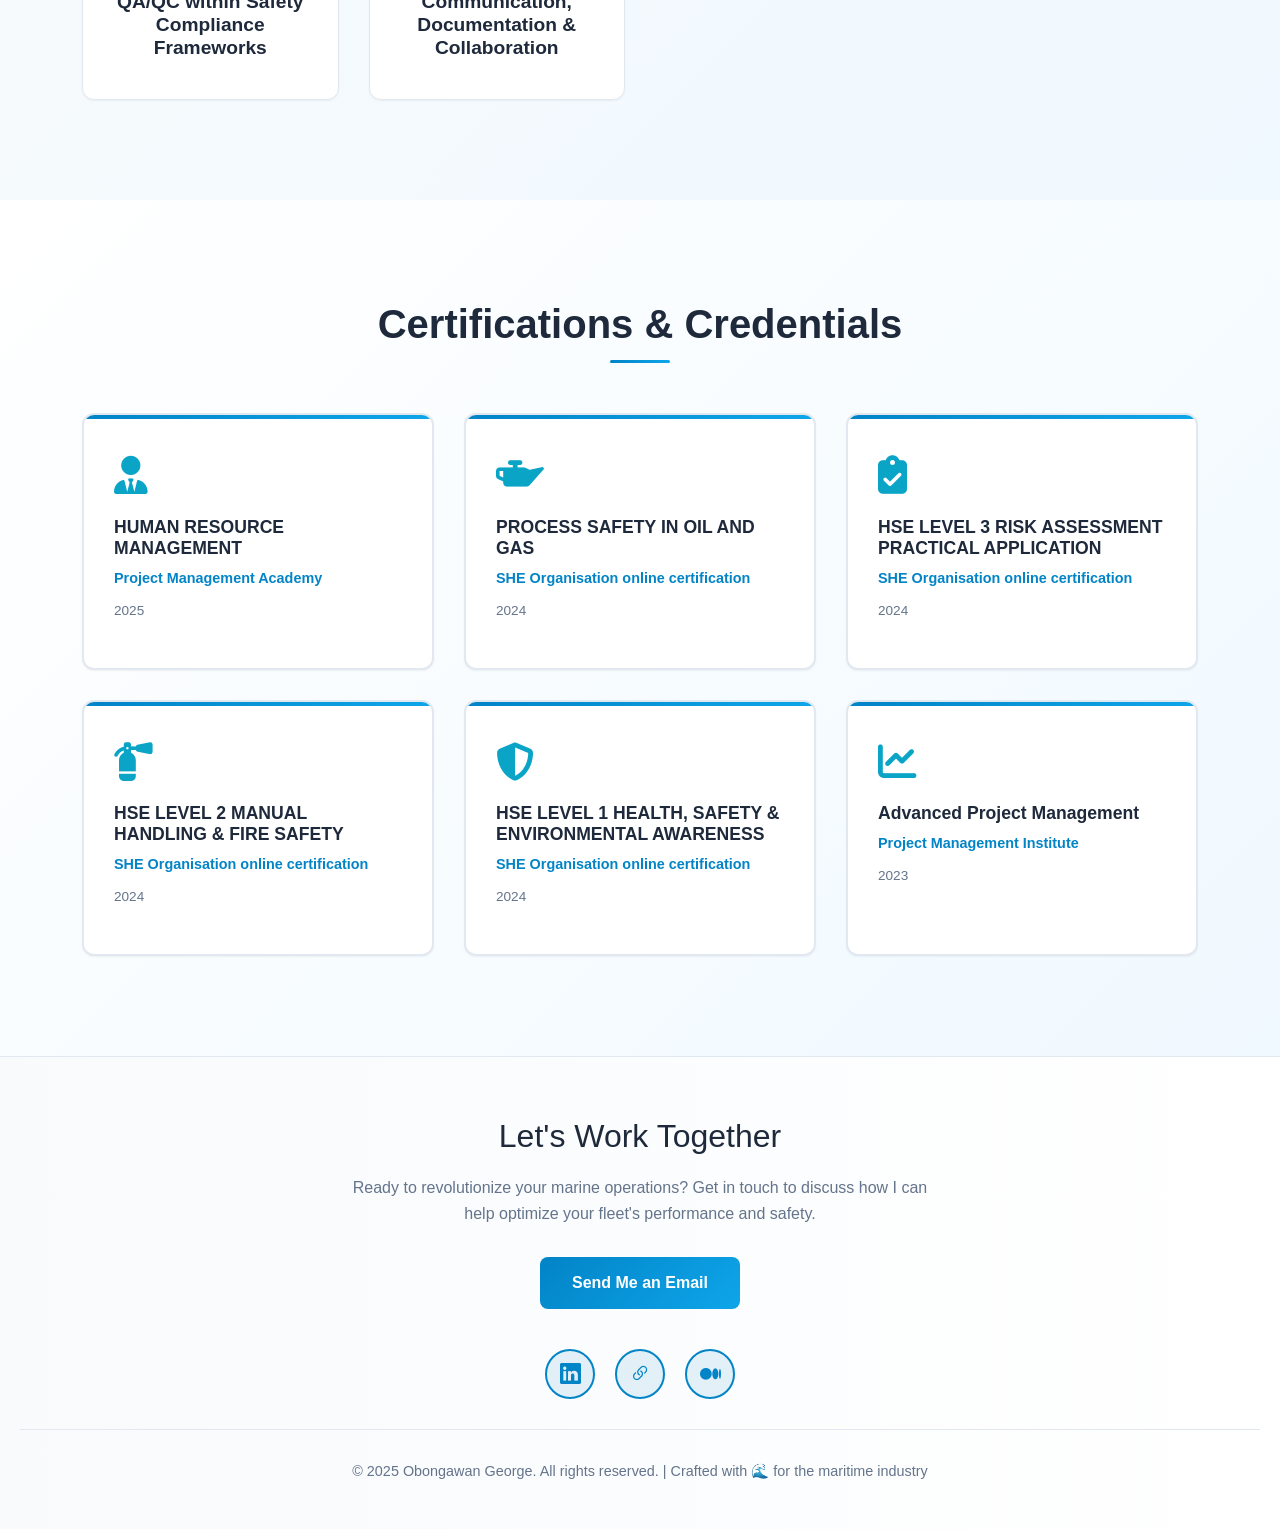
==== commit 7ece15c9: "initial commit" ====
--- a/index.html
+++ b/index.html
@@ -3,1198 +3,289 @@
 <head>
   <meta charset="UTF-8" />
   <meta name="viewport" content="width=device-width, initial-scale=1.0" />
-  <meta name="description" content="Obongawan George - Marine Engineer specializing in propulsion systems, vessel operations, and maritime safety. Explore my expertise and projects.">
-  <meta name="theme-color" content="#0284c7">
-  <title>Obongawan George — Marine Engineer</title>
-
-  <!-- Favicon -->
-  <link rel="icon" type="image/svg+xml" href="data:image/svg+xml,<svg xmlns='http://www.w3.org/2000/svg' viewBox='0 0 100 100'><text y='50' font-size='50' fill='%230284c7' text-anchor='middle' dominant-baseline='middle'>⚓</text></svg>">
-
-  <!-- Google Fonts -->
-  <link href="https://fonts.googleapis.com/css2?family=Poppins:wght@300;400;500;600;700&family=Raleway:wght@400;500;600;700&display=swap" rel="stylesheet">
-
+  <title>Obonganwan George - HSE Officer</title>
+
+  <!-- Bootstrap CSS -->
+  <link href="https://cdn.jsdelivr.net/npm/bootstrap@5.3.2/dist/css/bootstrap.min.css" rel="stylesheet">
   <!-- Bootstrap Icons -->
   <link rel="stylesheet" href="https://cdn.jsdelivr.net/npm/bootstrap-icons@1.11.3/font/bootstrap-icons.css">
-
+  <!-- Google Fonts -->
+  <link href="https://fonts.googleapis.com/css2?family=Montserrat:wght@400;600;700;800&family=Great+Vibes&display=swap" rel="stylesheet">
   <!-- AOS Animation Library -->
   <link href="https://unpkg.com/aos@2.3.1/dist/aos.css" rel="stylesheet">
-
-  <style>
-    :root {
-      --color-primary: #0284c7;
-      --color-secondary: #0ea5e9;
-      --color-dark: #0f172a;
-      --color-light: #f8fafc;
-      --color-text: #1e293b;
-      --color-muted: #64748b;
-      --color-border: #e2e8f0;
-      --transition: all 0.4s cubic-bezier(0.4, 0, 0.2, 1);
-      --shadow-sm: 0 1px 2px 0 rgba(0, 0, 0, 0.05);
-      --shadow-md: 0 4px 12px rgba(2, 132, 199, 0.08);
-      --shadow-lg: 0 20px 50px rgba(2, 132, 199, 0.15);
-    }
-
-    * {
-      margin: 0;
-      padding: 0;
-      box-sizing: border-box;
-    }
-
-    html {
-      scroll-behavior: smooth;
-    }
-
-    body {
-      font-family: 'Poppins', sans-serif;
-      background: linear-gradient(135deg, #ffffff 0%, #f0f9ff 100%);
-      color: var(--color-text);
-      line-height: 1.6;
-      overflow-x: hidden;
-    }
-
-    /* ===== PRELOADER ===== */
-    .preloader {
-      position: fixed;
-      top: 0;
-      left: 0;
-      width: 100%;
-      height: 100%;
-      background: linear-gradient(135deg, #ffffff 0%, #f0f9ff 100%);
-      display: flex;
-      align-items: center;
-      justify-content: center;
-      z-index: 9999;
-      animation: fadeOut 0.8s ease-in-out 1.5s forwards;
-    }
-
-    .wave-loader {
-      display: flex;
-      gap: 6px;
-    }
-
-    .wave-loader span {
-      width: 8px;
-      height: 40px;
-      background: var(--color-primary);
-      border-radius: 4px;
-      animation: wave 1.2s ease-in-out infinite;
-    }
-
-    .wave-loader span:nth-child(1) { animation-delay: 0s; }
-    .wave-loader span:nth-child(2) { animation-delay: 0.15s; }
-    .wave-loader span:nth-child(3) { animation-delay: 0.3s; }
-    .wave-loader span:nth-child(4) { animation-delay: 0.45s; }
-    .wave-loader span:nth-child(5) { animation-delay: 0.6s; }
-
-    @keyframes wave {
-      0%, 100% { height: 20px; }
-      50% { height: 60px; }
-    }
-
-    @keyframes fadeOut {
-      to { opacity: 0; visibility: hidden; }
-    }
-
-    /* ===== NAVBAR ===== */
-    nav {
-      position: sticky;
-      top: 0;
-      z-index: 1000;
-      backdrop-filter: blur(10px);
-      background: rgba(255, 255, 255, 0.7);
-      border-bottom: 1px solid var(--color-border);
-      padding: 0.8rem 0;
-      transition: var(--transition);
-    }
-
-    nav.scrolled {
-      background: rgba(255, 255, 255, 0.95);
-      box-shadow: var(--shadow-md);
-      padding: 0.6rem 0;
-    }
-
-    .navbar-brand {
-      font-family: 'Raleway', sans-serif;
-      font-size: 1.8rem;
-      font-weight: 700;
-      color: var(--color-primary);
-      transition: var(--transition);
-      margin-right: 3rem;
-    }
-
-    .navbar-brand:hover {
-      color: var(--color-secondary);
-      transform: scale(1.05);
-    }
-
-    .nav-link {
-      color: var(--color-muted) !important;
-      font-weight: 600;
-      position: relative;
-      transition: color 0.3s ease;
-      margin: 0 0.8rem;
-      font-size: 0.95rem;
-      letter-spacing: 0.3px;
-    }
-
-    .nav-link::after {
-      content: '';
-      position: absolute;
-      bottom: -8px;
-      left: 0;
-      width: 0;
-      height: 2px;
-      background: var(--color-primary);
-      transition: width 0.3s ease;
-    }
-
-    .nav-link:hover::after,
-    .nav-link.active::after {
-      width: 100%;
-    }
-
-    .nav-link:hover {
-      color: var(--color-primary) !important;
-    }
-
-    @media (min-width: 992px) {
-      .navbar-nav {
-        align-items: center;
-      }
-
-      .navbar-nav .nav-link {
-        padding: 0.5rem 0;
-      }
-    }
-
-    /* Mobile Menu Toggle */
-    .navbar-toggler {
-      border: none;
-      position: relative;
-      width: 40px;
-      height: 40px;
-      padding: 0;
-    }
-
-    .navbar-toggler:focus {
-      box-shadow: 0 0 0 0.25rem rgba(2, 132, 199, 0.25);
-    }
-
-    .navbar-toggler-icon {
-      background: transparent;
-      position: relative;
-      width: 24px;
-      height: 18px;
-      display: block;
-    }
-
-    .navbar-toggler-icon::before,
-    .navbar-toggler-icon::after {
-      content: '';
-      position: absolute;
-      width: 100%;
-      height: 2px;
-      background: var(--color-primary);
-      transition: var(--transition);
-      border-radius: 2px;
-    }
-
-    .navbar-toggler-icon::before {
-      top: 0;
-    }
-
-    .navbar-toggler-icon::after {
-      bottom: 0;
-    }
-
-    .navbar-toggler-icon span {
-      position: absolute;
-      width: 100%;
-      height: 2px;
-      background: var(--color-primary);
-      top: 50%;
-      transform: translateY(-50%);
-      transition: var(--transition);
-      border-radius: 2px;
-    }
-
-    .navbar-toggler[aria-expanded="true"] .navbar-toggler-icon::before {
-      transform: rotate(45deg) translateY(8px);
-    }
-
-    .navbar-toggler[aria-expanded="true"] .navbar-toggler-icon::after {
-      transform: rotate(-45deg) translateY(-8px);
-    }
-
-    .navbar-toggler[aria-expanded="true"] .navbar-toggler-icon span {
-      opacity: 0;
-    }
-
-    /* ===== HERO SECTION ===== */
-    .hero {
-      min-height: 100vh;
-      display: flex;
-      align-items: center;
-      justify-content: center;
-      background: linear-gradient(135deg, #0284c7 0%, #0ea5e9 100%);
-      position: relative;
-      overflow: hidden;
-      padding: 120px 20px 80px;
-    }
-
-    /* Ocean wave background */
-    .hero::before {
-      content: '';
-      position: absolute;
-      bottom: 0;
-      left: 0;
-      width: 200%;
-      height: 150px;
-      background: url('data:image/svg+xml,<svg xmlns="http://www.w3.org/2000/svg" viewBox="0 0 1200 120"><path d="M0,50 Q300,0 600,50 T1200,50 L1200,120 L0,120 Z" fill="rgba(255,255,255,0.1)" /><path d="M0,60 Q300,10 600,60 T1200,60 L1200,120 L0,120 Z" fill="rgba(255,255,255,0.05)" /></svg>');
-      background-repeat: repeat-x;
-      animation: wave 8s linear infinite;
-      opacity: 0.8;
-    }
-
-    @keyframes wave {
-      0% { transform: translateX(0); }
-      100% { transform: translateX(600px); }
-    }
-
-    .hero-container {
-      position: relative;
-      z-index: 2;
-      display: grid;
-      grid-template-columns: 1fr 1fr;
-      gap: 3rem;
-      align-items: center;
-      max-width: 1200px;
-      width: 100%;
-    }
-
-    .hero-content {
-      color: white;
-      animation: fadeInUp 1s ease-out;
-    }
-
-    @keyframes fadeInUp {
-      from {
-        opacity: 0;
-        transform: translateY(30px);
-      }
-      to {
-        opacity: 1;
-        transform: translateY(0);
-      }
-    }
-
-    .hero-content .badge {
-      display: inline-block;
-      background: rgba(255, 255, 255, 0.15);
-      border: 1px solid rgba(255, 255, 255, 0.3);
-      color: white;
-      padding: 8px 16px;
-      border-radius: 25px;
-      font-size: 0.85rem;
-      font-weight: 600;
-      margin-bottom: 1.5rem;
-      backdrop-filter: blur(10px);
-      animation: fadeInUp 1s ease-out 0.1s backwards;
-    }
-
-    .hero-content h1 {
-      font-size: clamp(2rem, 8vw, 3.5rem);
-      font-weight: 700;
-      line-height: 1.2;
-      margin-bottom: 1.5rem;
-      animation: fadeInUp 1s ease-out 0.2s backwards;
-    }
-
-    .hero-content p {
-      font-size: 1.1rem;
-      line-height: 1.8;
-      opacity: 0.95;
-      margin-bottom: 2rem;
-      max-width: 500px;
-      animation: fadeInUp 1s ease-out 0.3s backwards;
-    }
-
-    .hero-cta {
-      display: flex;
-      gap: 1rem;
-      flex-wrap: wrap;
-      animation: fadeInUp 1s ease-out 0.4s backwards;
-    }
-
-    .btn {
-      padding: 14px 32px;
-      border-radius: 8px;
-      font-weight: 600;
-      border: none;
-      cursor: pointer;
-      transition: var(--transition);
-      font-size: 1rem;
-      display: inline-flex;
-      align-items: center;
-      gap: 0.5rem;
-      text-decoration: none;
-      position: relative;
-      overflow: hidden;
-    }
-
-    .btn-primary {
-      background: white;
-      color: var(--color-primary);
-    }
-
-    .btn-primary:hover {
-      transform: translateY(-3px);
-      box-shadow: 0 10px 30px rgba(0, 0, 0, 0.2);
-    }
-
-    .btn-secondary {
-      background: transparent;
-      color: white;
-      border: 2px solid white;
-    }
-
-    .btn-secondary:hover {
-      background: white;
-      color: var(--color-primary);
-      transform: translateY(-3px);
-    }
-
-    .social-links {
-      display: flex;
-      gap: 1rem;
-      margin-top: 2rem;
-      animation: fadeInUp 1s ease-out 0.5s backwards;
-    }
-
-    .social-links a {
-      width: 50px;
-      height: 50px;
-      border-radius: 50%;
-      background: rgba(255, 255, 255, 0.2);
-      border: 2px solid rgba(255, 255, 255, 0.3);
-      display: flex;
-      align-items: center;
-      justify-content: center;
-      color: white;
-      transition: var(--transition);
-      text-decoration: none;
-      font-size: 1.2rem;
-    }
-
-    .social-links a:hover {
-      background: white;
-      color: var(--color-primary);
-      transform: translateY(-5px);
-    }
-
-    .hero-image {
-      position: relative;
-      height: 500px;
-      display: flex;
-      align-items: center;
-      justify-content: center;
-      animation: float 3s ease-in-out infinite;
-    }
-
-    @keyframes float {
-      0%, 100% { transform: translateY(0px); }
-      50% { transform: translateY(-20px); }
-    }
-
-    .image-container {
-      width: 100%;
-      max-width: 400px;
-      height: 400px;
-      border-radius: 20px;
-      overflow: hidden;
-      border: 4px solid white;
-      box-shadow: 0 20px 50px rgba(0, 0, 0, 0.15);
-      position: relative;
-    }
-
-    .image-container::before {
-      content: '';
-      position: absolute;
-      top: -50%;
-      left: -50%;
-      width: 200%;
-      height: 200%;
-      background: linear-gradient(45deg, transparent 30%, rgba(255, 255, 255, 0.1) 50%, transparent 70%);
-      animation: shine 3s infinite;
-      z-index: 1;
-    }
-
-    @keyframes shine {
-      0% { transform: rotate(0deg); }
-      100% { transform: rotate(360deg); }
-    }
-
-    .image-container img {
-      width: 100%;
-      height: 100%;
-      object-fit: cover;
-      position: relative;
-      z-index: 0;
-    }
-
-    @media (max-width: 991px) {
-      .hero {
-        padding: 100px 20px 60px;
-      }
-
-      .hero-container {
-        grid-template-columns: 1fr;
-        gap: 2rem;
-      }
-
-      .hero-image {
-        height: 350px;
-        order: -1;
-      }
-
-      .hero-cta {
-        justify-content: center;
-      }
-
-      .hero-content {
-        text-align: center;
-      }
-    }
-
-    /* ===== ABOUT SECTION ===== */
-    .section {
-      padding: 100px 20px;
-      max-width: 1200px;
-      margin: 0 auto;
-    }
-
-    .section-title {
-      font-size: 2.5rem;
-      font-weight: 700;
-      margin-bottom: 3rem;
-      text-align: center;
-      position: relative;
-      color: var(--color-text);
-    }
-
-    .section-title::after {
-      content: '';
-      position: absolute;
-      bottom: -15px;
-      left: 50%;
-      transform: translateX(-50%);
-      width: 60px;
-      height: 3px;
-      background: linear-gradient(90deg, var(--color-primary), var(--color-secondary));
-      border-radius: 2px;
-    }
-
-    .about-grid {
-      display: grid;
-      grid-template-columns: 1fr 1fr;
-      gap: 3rem;
-      align-items: start;
-      margin-top: 3rem;
-    }
-
-    .about-text h2 {
-      font-size: 1.8rem;
-      font-weight: 700;
-      margin-bottom: 1rem;
-      color: var(--color-primary);
-    }
-
-    .about-text p {
-      font-size: 1.05rem;
-      line-height: 1.8;
-      color: var(--color-muted);
-      margin-bottom: 1.5rem;
-    }
-
-    .skills-showcase {
-      display: grid;
-      grid-template-columns: repeat(2, 1fr);
-      gap: 1.5rem;
-    }
-
-    .skill-item {
-      background: white;
-      padding: 1.5rem;
-      border-radius: 12px;
-      border-left: 4px solid var(--color-primary);
-      transition: var(--transition);
-      box-shadow: var(--shadow-sm);
-    }
-
-    .skill-item:hover {
-      transform: translateX(8px);
-      box-shadow: var(--shadow-md);
-    }
-
-    .skill-item h3 {
-      color: var(--color-primary);
-      font-size: 1.1rem;
-      margin-bottom: 0.5rem;
-    }
-
-    .skill-item p {
-      font-size: 0.95rem;
-      color: var(--color-muted);
-    }
-
-    @media (max-width: 991px) {
-      .about-grid {
-        grid-template-columns: 1fr;
-        gap: 2rem;
-      }
-
-      .skills-showcase {
-        grid-template-columns: 1fr;
-      }
-    }
-
-    /* ===== CERTIFICATIONS SECTION ===== */
-    .certifications {
-      background: linear-gradient(135deg, #f0f9ff 0%, #e0f2fe 100%);
-    }
-
-    .cert-grid {
-      display: grid;
-      grid-template-columns: repeat(auto-fit, minmax(280px, 1fr));
-      gap: 2rem;
-      margin-top: 3rem;
-    }
-
-    .cert-card {
-      background: white;
-      border-radius: 12px;
-      padding: 2rem;
-      text-align: center;
-      box-shadow: var(--shadow-sm);
-      border: 1px solid var(--color-border);
-      transition: var(--transition);
-      cursor: pointer;
-      position: relative;
-      overflow: hidden;
-    }
-
-    .cert-card::before {
-      content: '';
-      position: absolute;
-      top: 0;
-      left: -100%;
-      width: 100%;
-      height: 100%;
-      background: linear-gradient(90deg, transparent, rgba(2, 132, 199, 0.1), transparent);
-      transition: left 0.5s ease;
-    }
-
-    .cert-card:hover::before {
-      left: 100%;
-    }
-
-    .cert-card:hover {
-      transform: translateY(-10px);
-      box-shadow: var(--shadow-lg);
-      border-color: var(--color-primary);
-    }
-
-    .cert-icon {
-      font-size: 3rem;
-      margin-bottom: 1rem;
-      display: inline-block;
-      animation: bounce 2s ease-in-out infinite;
-    }
-
-    @keyframes bounce {
-      0%, 100% { transform: translateY(0); }
-      50% { transform: translateY(-10px); }
-    }
-
-    .cert-card h3 {
-      color: var(--color-text);
-      font-size: 1.2rem;
-      margin-bottom: 0.5rem;
-    }
-
-    .cert-card p {
-      color: var(--color-muted);
-      font-size: 0.95rem;
-      margin-bottom: 0.5rem;
-    }
-
-    .cert-date {
-      color: var(--color-primary);
-      font-weight: 600;
-      font-size: 0.9rem;
-    }
-
-    /* ===== PROJECTS SECTION ===== */
-    .projects {
-      background: white;
-    }
-
-    .project-grid {
-      display: grid;
-      grid-template-columns: repeat(auto-fit, minmax(320px, 1fr));
-      gap: 2rem;
-      margin-top: 3rem;
-    }
-
-    .project-card {
-      background: white;
-      border-radius: 12px;
-      overflow: hidden;
-      box-shadow: var(--shadow-sm);
-      border: 1px solid var(--color-border);
-      transition: var(--transition);
-      cursor: pointer;
-      position: relative;
-    }
-
-    .project-card:hover {
-      box-shadow: var(--shadow-lg);
-      border-color: var(--color-primary);
-      transform: translateY(-8px);
-    }
-
-    .project-image {
-      height: 220px;
-      background: linear-gradient(135deg, var(--color-primary) 0%, var(--color-secondary) 100%);
-      position: relative;
-      overflow: hidden;
-      display: flex;
-      align-items: center;
-      justify-content: center;
-      font-size: 3rem;
-    }
-
-    .project-image::after {
-      content: '';
-      position: absolute;
-      top: 0;
-      left: 0;
-      width: 100%;
-      height: 100%;
-      background: rgba(255, 255, 255, 0.1);
-      opacity: 0;
-      transition: opacity 0.3s ease;
-    }
-
-    .project-card:hover .project-image::after {
-      opacity: 1;
-    }
-
-    .project-content {
-      padding: 1.5rem;
-    }
-
-    .project-title {
-      font-size: 1.2rem;
-      font-weight: 700;
-      color: var(--color-text);
-      margin-bottom: 0.5rem;
-    }
-
-    .project-description {
-      color: var(--color-muted);
-      font-size: 0.95rem;
-      line-height: 1.6;
-      margin-bottom: 1rem;
-    }
-
-    .project-tags {
-      display: flex;
-      gap: 0.5rem;
-      flex-wrap: wrap;
-      margin-bottom: 1rem;
-    }
-
-    .tag {
-      background: linear-gradient(135deg, rgba(2, 132, 199, 0.1), rgba(14, 165, 233, 0.1));
-      color: var(--color-primary);
-      padding: 4px 12px;
-      border-radius: 20px;
-      font-size: 0.8rem;
-      font-weight: 600;
-      border: 1px solid rgba(2, 132, 199, 0.2);
-    }
-
-    .project-link {
-      color: var(--color-primary);
-      text-decoration: none;
-      font-weight: 600;
-      display: inline-flex;
-      align-items: center;
-      gap: 0.3rem;
-      transition: var(--transition);
-    }
-
-    .project-link:hover {
-      gap: 0.8rem;
-    }
-
-    /* ===== CONTACT SECTION ===== */
-    .contact {
-      background: linear-gradient(135deg, #0284c7 0%, #0ea5e9 100%);
-      color: white;
-      text-align: center;
-      padding: 100px 20px;
-    }
-
-    .contact h2 {
-      font-size: 2.5rem;
-      margin-bottom: 1.5rem;
-    }
-
-    .contact p {
-      font-size: 1.1rem;
-      margin-bottom: 2rem;
-      max-width: 600px;
-      margin-left: auto;
-      margin-right: auto;
-      opacity: 0.95;
-    }
-
-    .contact-cta {
-      display: flex;
-      justify-content: center;
-      gap: 1rem;
-      flex-wrap: wrap;
-      margin-bottom: 3rem;
-    }
-
-    .contact form {
-      max-width: 600px;
-      margin: 0 auto;
-      display: flex;
-      flex-direction: column;
-      gap: 1.5rem;
-    }
-
-    .form-group {
-      display: flex;
-      flex-direction: column;
-      gap: 0.5rem;
-    }
-
-    .form-group label {
-      text-align: left;
-      font-weight: 600;
-      font-size: 0.95rem;
-    }
-
-    .form-group input,
-    .form-group textarea {
-      padding: 12px 16px;
-      border: none;
-      border-radius: 8px;
-      font-family: 'Poppins', sans-serif;
-      font-size: 1rem;
-      transition: var(--transition);
-      background: rgba(255, 255, 255, 0.95);
-      color: var(--color-text);
-    }
-
-    .form-group input:focus,
-    .form-group textarea:focus {
-      outline: none;
-      background: white;
-      box-shadow: 0 0 0 3px rgba(255, 255, 255, 0.3);
-    }
-
-    .form-group textarea {
-      resize: vertical;
-      min-height: 120px;
-    }
-
-    .btn-submit {
-      background: white;
-      color: var(--color-primary);
-      padding: 14px 32px;
-      border: none;
-      border-radius: 8px;
-      font-weight: 700;
-      font-size: 1rem;
-      cursor: pointer;
-      transition: var(--transition);
-    }
-
-    .btn-submit:hover {
-      transform: translateY(-3px);
-      box-shadow: 0 10px 30px rgba(0, 0, 0, 0.2);
-    }
-
-    /* ===== FOOTER ===== */
-    footer {
-      background: linear-gradient(135deg, var(--color-dark) 0%, #1a3a52 100%);
-      color: white;
-      text-align: center;
-      padding: 3rem 20px 1.5rem;
-      position: relative;
-      overflow: hidden;
-    }
-
-    footer::before {
-      content: '';
-      position: absolute;
-      top: 0;
-      left: 0;
-      right: 0;
-      height: 100px;
-      background: url('data:image/svg+xml,<svg xmlns="http://www.w3.org/2000/svg" viewBox="0 0 1200 120"><path d="M0,50 Q300,0 600,50 T1200,50 L1200,120 L0,120 Z" fill="rgba(255,255,255,0.05)" /></svg>');
-      background-repeat: repeat-x;
-    }
-
-    .footer-content {
-      position: relative;
-      z-index: 1;
-    }
-
-    .footer-social {
-      display: flex;
-      justify-content: center;
-      gap: 1rem;
-      margin: 1.5rem 0;
-    }
-
-    .footer-social a {
-      width: 45px;
-      height: 45px;
-      border-radius: 50%;
-      background: rgba(255, 255, 255, 0.1);
-      border: 2px solid rgba(255, 255, 255, 0.3);
-      display: flex;
-      align-items: center;
-      justify-content: center;
-      color: white;
-      transition: var(--transition);
-      text-decoration: none;
-      font-size: 1.1rem;
-    }
-
-    .footer-social a:hover {
-      background: white;
-      color: var(--color-primary);
-      transform: translateY(-5px);
-    }
-
-    .footer-bottom {
-      border-top: 1px solid rgba(255, 255, 255, 0.1);
-      padding-top: 2rem;
-      margin-top: 2rem;
-      font-size: 0.95rem;
-      opacity: 0.8;
-    }
-
-    /* ===== ANIMATIONS ===== */
-    [data-aos] {
-      opacity: 0;
-    }
-
-    [data-aos].aos-animate {
-      opacity: 1;
-    }
-
-    /* ===== RESPONSIVE ===== */
-    @media (max-width: 768px) {
-      .section {
-        padding: 60px 20px;
-      }
-
-      .section-title {
-        font-size: 2rem;
-      }
-
-      .cert-grid {
-        grid-template-columns: 1fr;
-      }
-
-      .project-grid {
-        grid-template-columns: 1fr;
-      }
-
-      .contact {
-        padding: 60px 20px;
-      }
-
-      .contact h2 {
-        font-size: 2rem;
-      }
-
-      .hero-cta {
-        gap: 0.5rem;
-      }
-
-      .btn {
-        padding: 12px 24px;
-        font-size: 0.95rem;
-      }
-    }
-
-    /* Smooth scrollbar */
-    ::-webkit-scrollbar {
-      width: 8px;
-    }
-
-    ::-webkit-scrollbar-track {
-      background: var(--color-light);
-    }
-
-    ::-webkit-scrollbar-thumb {
-      background: var(--color-primary);
-      border-radius: 4px;
-    }
-
-    ::-webkit-scrollbar-thumb:hover {
-      background: var(--color-secondary);
-    }
-  </style>
+  <link rel="stylesheet" href="https://cdnjs.cloudflare.com/ajax/libs/font-awesome/6.5.0/css/all.min.css">
+  <!-- External CSS -->
+  <link rel="stylesheet" href="styles.css">
+  <!-- Favicon -->
+  <link rel="icon" type="image/svg+xml" href="data:image/svg+xml,<svg xmlns='http://www.w3.org/2000/svg' viewBox='0 0 100 100'><text y='75' font-size='75'>👔</text></svg>">
 </head>
 <body>
 
-  <!-- Preloader -->
-  <div class="preloader">
-    <div class="wave-loader">
-      <span></span>
-      <span></span>
-      <span></span>
-      <span></span>
-      <span></span>
+  <!-- ===== NAVBAR ===== -->
+  <nav class="navbar navbar-expand-lg navbar-dark">
+    <div class="container">
+      <a class="navbar-brand" href="#">O.George</a>
+      <div class="navbar-controls">
+        <button class="dark-mode-toggle dark-mode-toggle-mobile" id="darkModeToggle" aria-label="Toggle dark mode" title="Toggle dark mode">
+          <i class="bi bi-moon-stars"></i>
+        </button>
+        <button class="navbar-toggler" type="button" data-bs-toggle="collapse" data-bs-target="#navbarNav" aria-controls="navbarNav" aria-expanded="false" aria-label="Toggle navigation">
+          <span class="navbar-toggler-icon">
+            <span></span>
+          </span>
+        </button>
+      </div>
+      <div class="collapse navbar-collapse justify-content-end" id="navbarNav">
+        <ul class="navbar-nav">
+          <li class="nav-item"><a class="nav-link" href="#home">Home</a></li>
+          <!-- <li class="nav-item"><a class="nav-link" href="#projects">Projects</a></li> -->
+          <li class="nav-item"><a class="nav-link" href="#skills">Skills</a></li>
+          <li class="nav-item"><a class="nav-link" href="#contact">Contact</a></li>
+          <li class="nav-item dark-mode-item">
+            <button class="dark-mode-toggle dark-mode-toggle-desktop" id="darkModeToggleDesktop" aria-label="Toggle dark mode" title="Toggle dark mode">
+              <i class="bi bi-moon-stars"></i>
+            </button>
+          </li>
+        </ul>
+      </div>
+    </div>
+  </nav>
+
+  <!-- ===== HERO SECTION ===== -->
+  <section class="hero" id="home">
+    <div class="container">
+      <div class="row align-items-center">
+        <div class="col-lg-6 hero-content">
+          <div class="badge-title">HSE Officer / ADMIN</div>
+          <h1>Obonganwan <span class="gradient-text">George</span></h1>
+          <p class="subtitle">Hazard Identification | Safety Systems</p>
+          <p>
+I’m an HSE Officer with offshore experience at OML 18, combining strong people coordination with strict safety compliance. Backed by NEBOSH IGC and HSE Levels 1–5, I specialize in hazard identification, permit-to-work systems, crew inductions, and incident reporting. I keep operations efficient, compliant, and safety-driven—no shortcuts, ever.          </p>
+          <div class="hero-cta">
+            
+            <a href="https://drive.google.com/file/d/1EaAeYnfS1xr7lQEX9FHF7ZfFlEqh-Kx4/view?usp=drive_link" class="btn btn-primary-hero">View My CV</a>
+            <a href="mailto:uduakabasigeorge22@gmail.com" class="btn btn-secondary-hero">Let's Connect</a>
+          </div>
+          <div class="social-links">
+            <a href="https://www.linkedin.com/in/obonganwan-george-102034197?utm_source=share_via&utm_content=profile&utm_medium=member_ios" target="_blank" aria-label="LinkedIn"><i class="bi bi-linkedin"></i></a>
+            <a href="https://linktr.ee/Obonganwan_" target="_blank" aria-label="Linktree"><i class="bi bi-link-45deg"></i></a>
+            <a href="https://medium.com/@georgeobonganwan" target="_blank" aria-label="Medium"><i class="bi bi-medium"></i></a>
+          </div>
+        </div>
+        <div class="col-lg-6 hero-img-wrapper">
+          <div class="hero-img-box">
+            <img src="/IMG-20251113-WA0017-removebg-preview.png" alt="Obongawan George - Marine Engineer">
+          </div>
+        </div>
+      </div>
+    </div>
+  </section>
+
+  <!-- ===== STATS SECTION ===== -->
+  <!-- <section class="stats">
+    <div class="container">
+      <div class="row">
+        <div class="col-md-3" data-aos="fade-up" data-aos-delay="0">
+          <div class="stat-item">
+            <div class="stat-number">10+</div>
+            <div class="stat-label">Years Experience</div>
+          </div>
+        </div>
+        <div class="col-md-3" data-aos="fade-up" data-aos-delay="100">
+          <div class="stat-item">
+            <div class="stat-number">50+</div>
+            <div class="stat-label">Vessels Managed</div>
+          </div>
+        </div>
+        <div class="col-md-3" data-aos="fade-up" data-aos-delay="200">
+          <div class="stat-item">
+            <div class="stat-number">30+</div>
+            <div class="stat-label">Projects Completed</div>
+          </div>
+        </div>
+        <div class="col-md-3" data-aos="fade-up" data-aos-delay="300">
+          <div class="stat-item">
+            <div class="stat-number">100%</div>
+            <div class="stat-label">Safety Record</div>
+          </div>
+        </div>
+      </div>
+    </div>
+  </section>
+
+ ===== FEATURED PROJECTS ===== -->
+  <!-- <section class="projects" id="projects">
+    <div class="container">
+      <h2 class="section-title" data-aos="fade-up">Featured Projects</h2>
+      <div class="project-grid">
+        <div class="project-card" data-aos="fade-up" data-aos-delay="0">
+          <div class="project-image">⚙️</div>
+          <div class="project-content">
+            <h3 class="project-title">Engine Optimization System</h3>
+            <p class="project-description">Developed an advanced propulsion system that increased fuel efficiency by 25% across a fleet of 20 cargo vessels.</p>
+            <div class="project-tech">
+              <span class="tech-tag">Propulsion</span>
+              <span class="tech-tag">Efficiency</span>
+            </div>
+            <a href="#" class="project-link">Learn More</a>
+          </div>
+        </div>
+
+        <div class="project-card" data-aos="fade-up" data-aos-delay="100">
+          <div class="project-image">🛡️</div>
+          <div class="project-content">
+            <h3 class="project-title">Safety Management Platform</h3>
+            <p class="project-description">Implemented a comprehensive safety monitoring system reducing incidents by 40% and ensuring 100% compliance with maritime regulations.</p>
+            <div class="project-tech">
+              <span class="tech-tag">Safety</span>
+              <span class="tech-tag">Compliance</span>
+            </div>
+            <a href="#" class="project-link">Learn More</a>
+          </div>
+        </div>
+
+        <div class="project-card" data-aos="fade-up" data-aos-delay="200">
+          <div class="project-image">🌊</div>
+          <div class="project-content">
+            <h3 class="project-title">Sustainable Marine Solutions</h3>
+            <p class="project-description">Engineered eco-friendly maritime technologies reducing carbon footprint by 35% for international shipping companies.</p>
+            <div class="project-tech">
+              <span class="tech-tag">Sustainability</span>
+              <span class="tech-tag">Green Tech</span>
+            </div>
+            <a href="#" class="project-link">Learn More</a>
+          </div>
+        </div>
+      </div>
+    </div>
+  </section> --> 
+
+ <!-- ===== SKILLS SECTION ===== -->
+<section class="skills" id="skills">
+  <div class="container">
+    <h2 class="section-title" data-aos="fade-up">Core Expertise</h2>
+    <div class="skills-grid">
+
+      <div class="skill-card" data-aos="fade-up" data-aos-delay="0">
+        <div class="skill-icon">
+          <i class="bi bi-shield-check"></i>
+        </div>
+        <h3 class="skill-name">HSE Coordination & Compliance Audits</h3>
+      </div>
+
+      <div class="skill-card" data-aos="fade-up" data-aos-delay="100">
+        <div class="skill-icon">
+          <i class="bi bi-exclamation-triangle"></i>
+        </div>
+        <h3 class="skill-name">Hazard Identification and Risk Assessment</h3>
+      </div>
+
+      <div class="skill-card" data-aos="fade-up" data-aos-delay="200">
+        <div class="skill-icon">
+          <i class="bi bi-clipboard-data"></i>
+        </div>
+        <h3 class="skill-name">Incident Investigation, Reporting & Correction</h3>
+      </div>
+
+      <div class="skill-card" data-aos="fade-up" data-aos-delay="300">
+        <div class="skill-icon">
+          <i class="bi bi-broadcast-pin"></i>
+        </div>
+        <h3 class="skill-name">Drill Facilitation</h3>
+      </div>
+
+      <div class="skill-card" data-aos="fade-up" data-aos-delay="400">
+        <div class="skill-icon">
+          <i class="bi bi-check2-circle"></i>
+        </div>
+        <h3 class="skill-name">QA/QC within Safety Compliance Frameworks</h3>
+      </div>
+
+      <div class="skill-card" data-aos="fade-up" data-aos-delay="500">
+        <div class="skill-icon">
+          <i class="bi bi-chat-square-text"></i>
+        </div>
+        <h3 class="skill-name">Communication, Documentation & Collaboration</h3>
+      </div>
+
     </div>
   </div>
-
-  <!-- Navigation -->
-  <nav class="navbar navbar-expand-lg navbar-light">
-    <div class="container-lg px-lg-4">
-      <a class="navbar-brand" href="#home">O.George</a>
-      <button class="navbar-toggler" type="button" data-bs-toggle="collapse" data-bs-target="#navbarNav" aria-controls="navbarNav" aria-expanded="false" aria-label="Toggle navigation">
-        <span class="navbar-toggler-icon">
-          <span></span>
-        </span>
-      </button>
-      <div class="collapse navbar-collapse" id="navbarNav">
-        <ul class="navbar-nav ms-auto gap-2">
-          <li class="nav-item"><a class="nav-link" href="#home">Home</a></li>
-          <li class="nav-item"><a class="nav-link" href="#about">About</a></li>
-          <li class="nav-item"><a class="nav-link" href="#certifications">Certifications</a></li>
-          <li class="nav-item"><a class="nav-link" href="#projects">Projects</a></li>
-          <li class="nav-item"><a class="nav-link" href="#contact">Contact</a></li>
-        </ul>
-      </div>
-    </div>
-  </nav>
-
-  <!-- Hero Section -->
-  <section class="hero" id="home">
-    <div class="hero-container">
-      <div class="hero-content">
-        <div class="badge">🌊 Marine Engineer</div>
-        <h1>Navigate Excellence Across the Seas</h1>
-        <p>
-          With 10+ years of maritime expertise, I specialize in optimizing propulsion systems, ensuring vessel safety, and delivering precision engineering solutions that keep the world's ships running reliably.
-        </p>
-        <div class="hero-cta">
-          <a href="#contact" class="btn btn-primary">Start a Project</a>
-          <a href="#" class="btn btn-secondary">Download CV</a>
-        </div>
-        <div class="social-links">
-          <a href="https://linkedin.com" target="_blank" aria-label="LinkedIn"><i class="bi bi-linkedin"></i></a>
-          <a href="https://twitter.com" target="_blank" aria-label="Twitter"><i class="bi bi-twitter-x"></i></a>
-          <a href="https://github.com" target="_blank" aria-label="GitHub"><i class="bi bi-github"></i></a>
-        </div>
-      </div>
-      <div class="hero-image">
-        <div class="image-container">
-          <img src="front-view-smiley-female-construction-worker-removebg-preview.png" alt="Obongawan George - Marine Engineer">
-        </div>
-      </div>
-    </div>
-  </section>
-
-  <!-- About Section -->
-  <section class="section" id="about">
-    <h2 class="section-title" data-aos="fade-up">About Me</h2>
-    <div class="about-grid">
-      <div class="about-text" data-aos="fade-right">
-        <h2>Precision Engineering Meets Maritime Mastery</h2>
-        <p>
-          I'm Obongawan George, a dedicated marine engineer with a passion for optimizing oceanic operations. My journey began with a deep curiosity about how ships move and maintain their safety systems at sea.
-        </p>
-        <p>
-          Over the past decade, I've led initiatives to improve propulsion efficiency, reduce carbon footprints, and ensure compliance with international maritime standards. My approach combines technical expertise with innovative problem-solving.
-        </p>
-      </div>
-      <div class="skills-showcase" data-aos="fade-left">
-        <div class="skill-item">
-          <h3>⚡ Propulsion Systems</h3>
-          <p>Engine design, optimization, and performance management</p>
-        </div>
-        <div class="skill-item">
-          <h3>🔧 Maintenance</h3>
-          <p>Preventive and predictive maintenance strategies</p>
-        </div>
-        <div class="skill-item">
-          <h3>🛡️ Safety Systems</h3>
-          <p>Compliance, risk assessment, and safety protocols</p>
-        </div>
-        <div class="skill-item">
-          <h3>🌍 Sustainability</h3>
-          <p>Eco-friendly solutions and carbon reduction</p>
-        </div>
-      </div>
-    </div>
-  </section>
-
-  <!-- Certifications Section -->
-  <section class="section certifications" id="certifications">
-    <div style="max-width: 1200px; margin: 0 auto;">
-      <h2 class="section-title" data-aos="fade-up">Certifications & Achievements</h2>
-      <div class="cert-grid">
-        <div class="cert-card" data-aos="zoom-in" data-aos-delay="0">
-          <div class="cert-icon">📜</div>
-          <h3>Chief Engineer License</h3>
-          <p>International Maritime Organization</p>
-          <p class="cert-date">2020</p>
-        </div>
-        <div class="cert-card" data-aos="zoom-in" data-aos-delay="100">
-          <div class="cert-icon">🏆</div>
-          <h3>Marine Safety Management</h3>
-          <p>International Association of Classification Societies</p>
-          <p class="cert-date">2019</p>
-        </div>
-        <div class="cert-card" data-aos="zoom-in" data-aos-delay="200">
-          <div class="cert-icon">⚙️</div>
-          <h3>Advanced Propulsion Systems</h3>
-          <p>Lloyds Register Technical Institute</p>
-          <p class="cert-date">2021</p>
-        </div>
-        <div class="cert-card" data-aos="zoom-in" data-aos-delay="300">
-          <div class="cert-icon">🌱</div>
-          <h3>Green Ship Technology</h3>
-          <p>International Maritime Organization</p>
-          <p class="cert-date">2022</p>
-        </div>
-        <div class="cert-card" data-aos="zoom-in" data-aos-delay="400">
-          <div class="cert-icon">📊</div>
-          <h3>Data Analysis for Operations</h3>
-          <p>Coursera Professional Certificate</p>
-          <p class="cert-date">2023</p>
-        </div>
-        <div class="cert-card" data-aos="zoom-in" data-aos-delay="500">
-          <div class="cert-icon">💡</div>
-          <h3>Engineering Innovation Leadership</h3>
-          <p>Stanford Continuing Studies</p>
-          <p class="cert-date">2023</p>
-        </div>
-      </div>
-    </div>
-  </section>
-
-  <!-- Projects Section -->
-  <section class="section projects" id="projects">
-    <h2 class="section-title" data-aos="fade-up">Featured Projects</h2>
-    <div class="project-grid">
-      <div class="project-card" data-aos="fade-up" data-aos-delay="0">
-        <div class="project-image">⚙️</div>
-        <div class="project-content">
-          <h3 class="project-title">Engine Optimization Initiative</h3>
-          <p class="project-description">
-            Redesigned propulsion systems for 20 cargo vessels, achieving 25% fuel efficiency improvement and reducing annual operating costs by $2M.
-          </p>
-          <div class="project-tags">
-            <span class="tag">Propulsion</span>
-            <span class="tag">Efficiency</span>
-          </div>
-          <a href="#" class="project-link">View Case Study →</a>
-        </div>
-      </div>
-
-      <div class="project-card" data-aos="fade-up" data-aos-delay="100">
-        <div class="project-image">🛡️</div>
-        <div class="project-content">
-          <h3 class="project-title">Safety Management Platform</h3>
-          <p class="project-description">
-            Implemented comprehensive monitoring system achieving 40% incident reduction and 100% SOLAS compliance across international fleet.
-          </p>
-          <div class="project-tags">
-            <span class="tag">Safety</span>
-            <span class="tag">Compliance</span>
-          </div>
-          <a href="#" class="project-link">View Case Study →</a>
-        </div>
-      </div>
-
-      <div class="project-card" data-aos="fade-up" data-aos-delay="200">
-        <div class="project-image">🌍</div>
-        <div class="project-content">
-          <h3 class="project-title">Sustainable Marine Solutions</h3>
-          <p class="project-description">
-            Engineered eco-friendly technologies reducing carbon emissions by 35% for leading maritime companies while maintaining operational efficiency.
-          </p>
-          <div class="project-tags">
-            <span class="tag">Sustainability</span>
-            <span class="tag">Green Tech</span>
-          </div>
-          <a href="#" class="project-link">View Case Study →</a>
-        </div>
-      </div>
-    </div>
-  </section>
-
-  <!-- Contact Section -->
-  <section class="contact" id="contact">
-    <div style="max-width: 1200px; margin: 0 auto;">
-      <h2 data-aos="fade-up">Let's Work Together</h2>
-      <p data-aos="fade-up" data-aos-delay="100">
-        Whether you need to optimize your fleet, improve safety systems, or explore innovative maritime solutions, I'm ready to help you navigate towards excellence.
-      </p>
-      <div class="contact-cta" data-aos="fade-up" data-aos-delay="200">
-        <a href="mailto:contact@example.com" class="btn btn-primary">Send Email</a>
-        <a href="#" class="btn btn-secondary">Schedule Call</a>
-      </div>
-
-      <form data-aos="fade-up" data-aos-delay="300">
-        <div class="form-group">
-          <label for="name">Name</label>
-          <input type="text" id="name" name="name" placeholder="Your name" required>
-        </div>
-        <div class="form-group">
-          <label for="email">Email</label>
-          <input type="email" id="email" name="email" placeholder="your@email.com" required>
-        </div>
-        <div class="form-group">
-          <label for="message">Message</label>
-          <textarea id="message" name="message" placeholder="Tell me about your project..." required></textarea>
-        </div>
-        <button type="submit" class="btn-submit">Send Message</button>
-      </form>
-    </div>
-  </section>
-
-  <!-- Footer -->
-  <footer>
+</section>
+
+  <section class="certifications" id="certifications">
+  <div class="container">
+    <h2 class="certifications-title" data-aos="fade-up">Certifications & Credentials</h2>
+
+    <div class="certifications-grid">
+
+      <div class="certification-card" data-aos="fade-up" data-aos-delay="0">
+        <div class="cert-icon"><i class="fa-solid fa-user-tie"></i></div>
+        <h3 class="cert-name">HUMAN RESOURCE MANAGEMENT</h3>
+        <p class="cert-issuer">Project Management Academy</p>
+        <p class="cert-year">2025</p>
+      </div>
+
+      <div class="certification-card" data-aos="fade-up" data-aos-delay="100">
+        <div class="cert-icon"><i class="fa-solid fa-oil-can"></i></div>
+        <h3 class="cert-name">PROCESS SAFETY IN OIL AND GAS</h3>
+        <p class="cert-issuer">SHE Organisation online certification</p>
+        <p class="cert-year">2024</p>
+      </div>
+
+      <div class="certification-card" data-aos="fade-up" data-aos-delay="200">
+        <div class="cert-icon"><i class="fa-solid fa-clipboard-check"></i></div>
+        <h3 class="cert-name">HSE LEVEL 3 RISK ASSESSMENT PRACTICAL APPLICATION</h3>
+        <p class="cert-issuer">SHE Organisation online certification</p>
+        <p class="cert-year">2024</p>
+      </div>
+
+      <div class="certification-card" data-aos="fade-up" data-aos-delay="300">
+        <div class="cert-icon"><i class="fa-solid fa-fire-extinguisher"></i></div>
+        <h3 class="cert-name">HSE LEVEL 2 MANUAL HANDLING & FIRE SAFETY</h3>
+        <p class="cert-issuer">SHE Organisation online certification</p>
+        <p class="cert-year">2024</p>
+      </div>
+
+      <div class="certification-card" data-aos="fade-up" data-aos-delay="400">
+        <div class="cert-icon"><i class="fa-solid fa-shield-halved"></i></div>
+        <h3 class="cert-name">HSE LEVEL 1 HEALTH, SAFETY & ENVIRONMENTAL AWARENESS</h3>
+        <p class="cert-issuer">SHE Organisation online certification</p>
+        <p class="cert-year">2024</p>
+      </div>
+
+      <div class="certification-card" data-aos="fade-up" data-aos-delay="500">
+        <div class="cert-icon"><i class="fa-solid fa-chart-line"></i></div>
+        <h3 class="cert-name">Advanced Project Management</h3>
+        <p class="cert-issuer">Project Management Institute</p>
+        <p class="cert-year">2023</p>
+      </div>
+
+    </div>
+  </div>
+</section>
+
+
+  <!-- ===== FOOTER ===== -->
+  <footer id="contact">
     <div class="footer-content">
-      <p style="font-size: 1.1rem; margin-bottom: 1rem;">Obongawan George | Marine Engineer</p>
-      <div class="footer-social">
-        <a href="https://linkedin.com" target="_blank" aria-label="LinkedIn"><i class="bi bi-linkedin"></i></a>
-        <a href="https://twitter.com" target="_blank" aria-label="Twitter"><i class="bi bi-twitter-x"></i></a>
-        <a href="https://github.com" target="_blank" aria-label="GitHub"><i class="bi bi-github"></i></a>
-      </div>
-      <div class="footer-bottom">
-        <p>© 2025 Obongawan George. Crafted with precision for the maritime industry. 🌊</p>
-      </div>
+      <h2 style="font-size: 2rem; margin-bottom: 20px;">Let's Work Together</h2>
+      <p>Ready to revolutionize your marine operations? Get in touch to discuss how I can help optimize your fleet's performance and safety.</p>
+      <div class="footer-cta">
+        <a href="mailto:uduakabasigeorge22@gmail.com" class="btn btn-primary-hero">Send Me an Email</a>
+      </div>
+    </div>
+    <div class="footer-social">
+      <a href="https://www.linkedin.com/in/obonganwan-george-102034197?utm_source=share_via&utm_content=profile&utm_medium=member_ios" target="_blank" aria-label="LinkedIn"><i class="bi bi-linkedin"></i></a>
+      <a href="https://linktr.ee/Obonganwan_" target="_blank" aria-label="Linktree"><i class="bi bi-link-45deg"></i></a>
+     <a href="https://medium.com/@georgeobonganwan" target="_blank" aria-label="Medium"><i class="bi bi-medium"></i></a>
+    </div>
+    <div class="footer-bottom">
+      <p>© 2025 Obongawan George. All rights reserved. | Crafted with 🌊 for the maritime industry</p>
     </div>
   </footer>
 
   <!-- Bootstrap JS -->
   <script src="https://cdn.jsdelivr.net/npm/bootstrap@5.3.2/dist/js/bootstrap.bundle.min.js"></script>
-
   <!-- AOS Animation Library -->
   <script src="https://unpkg.com/aos@2.3.1/dist/aos.js"></script>
 
@@ -1202,45 +293,24 @@
     // Initialize AOS
     AOS.init({
       duration: 800,
-      easing: 'ease-in-out-cubic',
+      easing: 'ease-in-out',
       once: true,
       offset: 100
     });
 
-    // Sticky navbar effect
+    // Sticky navbar scroll effect
     window.addEventListener('scroll', function() {
-      const nav = document.querySelector('nav');
+      const navbar = document.querySelector('.navbar');
       if (window.scrollY > 50) {
-        nav.classList.add('scrolled');
+        navbar.classList.add('scrolled');
       } else {
-        nav.classList.remove('scrolled');
+        navbar.classList.remove('scrolled');
       }
     });
 
-    // Active link on scroll
-    const sections = document.querySelectorAll('section');
-    const navLinks = document.querySelectorAll('.nav-link');
-
-    window.addEventListener('scroll', () => {
-      let current = '';
-      sections.forEach(section => {
-        const sectionTop = section.offsetTop;
-        if (pageYOffset >= sectionTop - 200) {
-          current = section.getAttribute('id');
-        }
-      });
-
-      navLinks.forEach(link => {
-        link.classList.remove('active');
-        if (link.getAttribute('href').slice(1) === current) {
-          link.classList.add('active');
-        }
-      });
-    });
-
-    // Close mobile menu on link click
-    document.querySelectorAll('.nav-link').forEach(link => {
-      link.addEventListener('click', () => {
+    // Smooth scroll for navbar links
+    document.querySelectorAll('.navbar-nav a').forEach(link => {
+      link.addEventListener('click', function(e) {
         const collapse = document.querySelector('.navbar-collapse');
         if (collapse && collapse.classList.contains('show')) {
           document.querySelector('.navbar-toggler').click();
@@ -1248,12 +318,61 @@
       });
     });
 
-    // Form submission
-    document.querySelector('form').addEventListener('submit', function(e) {
-      e.preventDefault();
-      alert('Thank you! Your message has been sent. I will get back to you soon.');
-      this.reset();
-    });
+    // Dark Mode Toggle
+    const darkModeToggleMobile = document.getElementById('darkModeToggle');
+    const darkModeToggleDesktop = document.getElementById('darkModeToggleDesktop');
+    const body = document.body;
+
+    // Check if user has a saved preference
+    if (localStorage.getItem('darkMode') === 'enabled') {
+      body.classList.add('dark-mode');
+      updateDarkModeIcon();
+    }
+
+    // Mobile button click handler
+    darkModeToggleMobile.addEventListener('click', function() {
+      body.classList.toggle('dark-mode');
+      
+      // Save preference
+      if (body.classList.contains('dark-mode')) {
+        localStorage.setItem('darkMode', 'enabled');
+      } else {
+        localStorage.setItem('darkMode', 'disabled');
+      }
+      
+      updateDarkModeIcon();
+    });
+
+    // Desktop button click handler
+    darkModeToggleDesktop.addEventListener('click', function() {
+      body.classList.toggle('dark-mode');
+      
+      // Save preference
+      if (body.classList.contains('dark-mode')) {
+        localStorage.setItem('darkMode', 'enabled');
+      } else {
+        localStorage.setItem('darkMode', 'disabled');
+      }
+      
+      updateDarkModeIcon();
+    });
+
+    function updateDarkModeIcon() {
+      const iconMobile = darkModeToggleMobile.querySelector('i');
+      const iconDesktop = darkModeToggleDesktop.querySelector('i');
+      
+      if (body.classList.contains('dark-mode')) {
+        iconMobile.className = 'bi bi-sun';
+        iconDesktop.className = 'bi bi-sun';
+        darkModeToggleMobile.title = 'Switch to light mode';
+        darkModeToggleDesktop.title = 'Switch to light mode';
+      } else {
+        iconMobile.className = 'bi bi-moon-stars';
+        iconDesktop.className = 'bi bi-moon-stars';
+        darkModeToggleMobile.title = 'Switch to dark mode';
+        darkModeToggleDesktop.title = 'Switch to dark mode';
+      }
+    }
   </script>
 </body>
 </html>
--- a/styles.css
+++ b/styles.css
@@ -0,0 +1,1283 @@
+:root {
+  --color-primary: #0284c7;
+  --color-secondary: #0ea5e9;
+  --color-dark: #0f172a;
+  --color-light: #f8fafc;
+  --color-text: #1e293b;
+  --color-muted: #64748b;
+  --color-border: #e2e8f0;
+  --color-wave: #0ea5e9;
+  --transition: all 0.4s cubic-bezier(0.4, 0, 0.2, 1);
+  --shadow-sm: 0 1px 2px 0 rgba(0, 0, 0, 0.05);
+  --shadow-md: 0 4px 12px rgba(2, 132, 199, 0.08);
+  --shadow-lg: 0 20px 50px rgba(2, 132, 199, 0.15);
+}
+
+* {
+  margin: 0;
+  padding: 0;
+  box-sizing: border-box;
+}
+
+html {
+  scroll-behavior: smooth;
+}
+
+body {
+  font-family: 'Montserrat', sans-serif;
+  background: linear-gradient(135deg, #ffffff 0%, #f0f9ff 100%);
+  color: var(--color-text);
+  line-height: 1.6;
+  overflow-x: hidden;
+  transition: background 0.4s ease, color 0.4s ease;
+}
+
+/* Dark Mode Styles - Entire Page */
+body.dark-mode {
+  background: linear-gradient(135deg, #001f3f 0%, #003d5c 50%, #0a2a4a 100%);
+  color: #f0f9ff;
+}
+
+body.dark-mode * {
+  transition: background-color 0.4s ease, color 0.4s ease, border-color 0.4s ease;
+}
+
+body.dark-mode h1,
+body.dark-mode h2,
+body.dark-mode h3,
+body.dark-mode h4,
+body.dark-mode h5,
+body.dark-mode h6 {
+  color: #0ea5e9;
+}
+
+body.dark-mode p,
+body.dark-mode a {
+  color: #cbd5e1;
+}
+
+body.dark-mode a {
+  color: #0ea5e9;
+}
+
+body.dark-mode a:hover {
+  color: #38bdf8;
+}
+
+/* ===== NAVBAR ===== */
+nav {
+  position: sticky;
+  top: 0;
+  z-index: 1000;
+  backdrop-filter: blur(10px);
+  background: rgba(255, 255, 255, 0.7);
+  border-bottom: 1px solid var(--color-border);
+  padding: 0.8rem 0;
+  transition: var(--transition);
+}
+
+nav.scrolled {
+  background: rgba(255, 255, 255, 0.95);
+  box-shadow: var(--shadow-md);
+  padding: 0.6rem 0;
+}
+
+.navbar-brand {
+  font-family: 'Great Vibes', cursive;
+  font-size: 2.2rem;
+  font-weight: 700;
+  background: linear-gradient(135deg, #0ea5e9 0%, #0284c7 100%);
+  -webkit-background-clip: text;
+  -webkit-text-fill-color: transparent;
+  background-clip: text;
+  transition: var(--transition);
+  margin-right: 3rem;
+  letter-spacing: 1px;
+}
+
+.navbar-brand:hover {
+  background: linear-gradient(135deg, #0284c7 0%, #0ea5e9 100%);
+  -webkit-background-clip: text;
+  -webkit-text-fill-color: transparent;
+  background-clip: text;
+  transform: scale(1.05);
+}
+
+.nav-link {
+  color: var(--color-muted) !important;
+  font-weight: 600;
+  position: relative;
+  transition: color 0.3s ease;
+  margin: 0 0.8rem;
+  font-size: 0.95rem;
+  letter-spacing: 0.3px;
+}
+
+.nav-link::after {
+  content: '';
+  position: absolute;
+  bottom: -8px;
+  left: 0;
+  width: 0;
+  height: 2px;
+  background: var(--color-primary);
+  transition: width 0.3s ease;
+}
+
+.nav-link:hover::after,
+.nav-link.active::after {
+  width: 100%;
+}
+
+.nav-link:hover {
+  color: var(--color-primary) !important;
+}
+
+/* Custom Mobile Toggle */
+.navbar-toggler {
+  border: none;
+  padding: 0.5rem;
+  position: relative;
+  width: 50px;
+  height: 50px;
+}
+
+.navbar-toggler:focus {
+  box-shadow: 0 0 15px rgba(2, 132, 199, 0.2);
+}
+
+.navbar-toggler-icon {
+  display: block;
+  position: relative;
+  width: 28px;
+  height: 20px;
+  background: transparent;
+}
+
+.navbar-toggler-icon::before,
+.navbar-toggler-icon::after {
+  content: '';
+  position: absolute;
+  width: 100%;
+  height: 2.5px;
+  background: var(--color-primary);
+  border-radius: 2px;
+  transition: all 0.4s cubic-bezier(0.68, -0.55, 0.27, 1.55);
+  left: 0;
+}
+
+.navbar-toggler-icon::before {
+  top: 0;
+}
+
+.navbar-toggler-icon::after {
+  bottom: 0;
+}
+
+.navbar-toggler-icon span {
+  display: block;
+  position: absolute;
+  width: 100%;
+  height: 2.5px;
+  background: var(--color-primary);
+  border-radius: 2px;
+  top: 50%;
+  transform: translateY(-50%);
+  transition: all 0.4s cubic-bezier(0.68, -0.55, 0.27, 1.55);
+  left: 0;
+}
+
+.navbar-toggler[aria-expanded="true"] .navbar-toggler-icon::before {
+  transform: rotate(45deg) translateY(10px);
+  width: 85%;
+}
+
+.navbar-toggler[aria-expanded="true"] .navbar-toggler-icon::after {
+  transform: rotate(-45deg) translateY(-10px);
+  width: 85%;
+}
+
+.navbar-toggler[aria-expanded="true"] .navbar-toggler-icon span {
+  opacity: 0;
+  transform: rotate(180deg) translateY(-50%);
+}
+
+/* Dark Mode Toggle Button */
+.dark-mode-toggle {
+  background: none;
+  border: none;
+  cursor: pointer;
+  color: var(--color-primary);
+  font-size: 1.4rem;
+  transition: all 0.3s ease;
+  display: flex;
+  align-items: center;
+  justify-content: center;
+  padding: 0.5rem;
+}
+
+.dark-mode-toggle:hover {
+  transform: scale(1.2);
+  color: var(--color-secondary);
+}
+
+/* Desktop Version - Inside nav */
+.dark-mode-toggle-desktop {
+  margin-left: 1.5rem;
+  font-size: 1.4rem;
+}
+
+/* Mobile Version - In controls */
+.dark-mode-toggle-mobile {
+  margin-left: 0;
+  display: flex;
+}
+
+.dark-mode-item {
+  display: none;
+}
+
+/* Navbar Controls Container */
+.navbar-controls {
+  display: flex;
+  align-items: center;
+  gap: 0.5rem;
+}
+
+@media (max-width: 991px) {
+  .dark-mode-toggle-desktop {
+    display: none;
+  }
+
+  .dark-mode-toggle-mobile {
+    display: flex;
+    font-size: 1.3rem;
+  }
+
+  .dark-mode-item {
+    display: none;
+  }
+
+  .navbar-controls {
+    gap: 0.75rem;
+  }
+}
+
+@media (min-width: 992px) {
+  .dark-mode-toggle-mobile {
+    display: none;
+  }
+
+  .dark-mode-toggle-desktop {
+    display: flex;
+  }
+
+  .dark-mode-item {
+    display: list-item;
+  }
+
+  .navbar-controls {
+    gap: 0.5rem;
+  }
+}
+
+body.dark-mode .dark-mode-toggle {
+  color: #0ea5e9;
+}
+
+body.dark-mode .dark-mode-toggle:hover {
+  color: #38bdf8;
+  transform: scale(1.2) rotate(20deg);
+}
+
+/* Dark Mode - Navbar */
+body.dark-mode nav {
+  background: rgba(15, 23, 42, 0.9);
+  border-bottom-color: rgba(14, 165, 233, 0.3);
+}
+
+body.dark-mode nav.scrolled {
+  background: rgba(15, 23, 42, 0.98);
+  box-shadow: 0 4px 12px rgba(14, 165, 233, 0.2);
+}
+
+body.dark-mode .nav-link {
+  color: #cbd5e1 !important;
+}
+
+body.dark-mode .nav-link:hover {
+  color: #0ea5e9 !important;
+}
+
+body.dark-mode .navbar-toggler-icon::before,
+body.dark-mode .navbar-toggler-icon::after,
+body.dark-mode .navbar-toggler-icon span {
+  background: #0ea5e9;
+}
+
+/* Dark Mode - All Cards */
+body.dark-mode .skill-card,
+body.dark-mode .certification-card,
+body.dark-mode .project-card,
+body.dark-mode .stat-card {
+  background: rgba(15, 23, 42, 0.8);
+  border-color: rgba(14, 165, 233, 0.3);
+  color: #f0f9ff;
+}
+
+body.dark-mode .skill-card:hover,
+body.dark-mode .certification-card:hover,
+body.dark-mode .project-card:hover,
+body.dark-mode .stat-card:hover {
+  border-color: #0ea5e9;
+  background: rgba(14, 165, 233, 0.15);
+}
+
+body.dark-mode .skill-name,
+body.dark-mode .cert-name,
+body.dark-mode .stat-number {
+  color: #ffffff;
+}
+
+body.dark-mode .section-title,
+body.dark-mode .certifications-title {
+  color: #ffffff;
+}
+
+body.dark-mode .skill-level,
+body.dark-mode .cert-issuer,
+body.dark-mode .cert-year,
+body.dark-mode .stat-label {
+  color: #cbd5e1;
+}
+
+/* Dark Mode - Sections */
+body.dark-mode .section {
+  background-color: transparent;
+}
+
+body.dark-mode .projects {
+  background: linear-gradient(135deg, rgba(0, 31, 63, 0.5) 0%, rgba(10, 42, 74, 0.5) 100%);
+}
+
+body.dark-mode .skills {
+  background: linear-gradient(135deg, rgba(0, 31, 63, 0.5) 0%, rgba(10, 42, 74, 0.5) 100%);
+}
+
+body.dark-mode .certifications {
+  background: linear-gradient(135deg, rgba(0, 31, 63, 0.5) 0%, rgba(10, 42, 74, 0.5) 100%);
+}
+
+body.dark-mode .stats {
+  background: linear-gradient(135deg, rgba(0, 31, 63, 0.7) 0%, rgba(10, 42, 74, 0.7) 100%);
+}
+
+body.dark-mode .hero {
+  background: linear-gradient(135deg, rgba(0, 31, 63, 0.3) 0%, rgba(10, 42, 74, 0.3) 100%);
+}
+
+/* Dark Mode - Footer */
+body.dark-mode footer {
+  background: linear-gradient(90deg, rgba(15, 23, 42, 0.95) 0%, rgba(10, 42, 74, 0.95) 100%);
+  border-top-color: rgba(14, 165, 233, 0.2);
+}
+
+body.dark-mode footer h2 {
+  color: #0ea5e9;
+}
+
+body.dark-mode .footer-social a {
+  color: #0ea5e9;
+}
+
+body.dark-mode .footer-social a:hover {
+  color: #38bdf8;
+}
+
+/* Dark Mode - Hero Section */
+body.dark-mode .hero-content h1 {
+  color: #f0f9ff;
+}
+
+body.dark-mode .gradient-text {
+  color: #0ea5e9;
+}
+
+body.dark-mode .hero-content p,
+body.dark-mode .subtitle {
+  color: #cbd5e1;
+}
+
+body.dark-mode .badge-title {
+  color: #0ea5e9;
+}
+
+body.dark-mode .social-links a {
+  border-color: rgba(14, 165, 233, 0.5);
+  background: rgba(14, 165, 233, 0.1);
+  color: #0ea5e9;
+}
+
+body.dark-mode .social-links a:hover {
+  background: #0ea5e9;
+  color: #001f3f;
+  border-color: #0ea5e9;
+}
+
+/* Dark Mode - Buttons */
+body.dark-mode .btn-primary-hero {
+  background: #0ea5e9;
+  color: #001f3f;
+  border-color: #0ea5e9;
+}
+
+body.dark-mode .btn-primary-hero:hover {
+  background: #38bdf8;
+  border-color: #38bdf8;
+}
+
+body.dark-mode .btn-secondary-hero {
+  color: #0ea5e9;
+  border-color: #0ea5e9;
+  background: transparent;
+}
+
+body.dark-mode .btn-secondary-hero:hover {
+  background: rgba(14, 165, 233, 0.1);
+  border-color: #38bdf8;
+  color: #38bdf8;
+}
+
+/* Dark Mode - Input/Form Elements */
+body.dark-mode input,
+body.dark-mode textarea {
+  background: rgba(15, 23, 42, 0.8);
+  color: #f0f9ff;
+  border-color: rgba(14, 165, 233, 0.3);
+}
+
+body.dark-mode input:focus,
+body.dark-mode textarea:focus {
+  border-color: #0ea5e9;
+  background: rgba(15, 23, 42, 0.95);
+}
+
+/* ===== ABOUT SECTION ===== */
+.section {
+  padding: 100px 20px;
+  max-width: 1200px;
+  margin: 0 auto;
+}
+
+.section-title {
+  font-size: 2.5rem;
+  font-weight: 700;
+  margin-bottom: 3rem;
+  text-align: center;
+  position: relative;
+  color: var(--color-text);
+}
+
+.section-title::after {
+  content: '';
+  position: absolute;
+  bottom: -15px;
+  left: 50%;
+  transform: translateX(-50%);
+  width: 60px;
+  height: 3px;
+  background: linear-gradient(90deg, var(--color-primary), var(--color-secondary));
+  border-radius: 2px;
+}
+
+.about-grid {
+  display: grid;
+  grid-template-columns: 1fr 1fr;
+  gap: 3rem;
+  align-items: start;
+  margin-top: 3rem;
+}
+
+.about-text h2 {
+  font-size: 1.8rem;
+  font-weight: 700;
+  margin-bottom: 1rem;
+  color: var(--color-primary);
+}
+
+.about-text p {
+  font-size: 1.05rem;
+  line-height: 1.8;
+  color: var(--color-muted);
+  margin-bottom: 1.5rem;
+}
+
+.skills-showcase {
+  display: grid;
+  grid-template-columns: repeat(2, 1fr);
+  gap: 1.5rem;
+}
+
+.skill-item {
+  background: white;
+  padding: 1.5rem;
+  border-radius: 12px;
+  border-left: 4px solid var(--color-primary);
+  transition: var(--transition);
+  box-shadow: var(--shadow-sm);
+}
+
+.skill-item:hover {
+  transform: translateX(8px);
+  box-shadow: var(--shadow-md);
+}
+
+.skill-item h3 {
+  color: var(--color-primary);
+  font-size: 1.1rem;
+  margin-bottom: 0.5rem;
+}
+
+.skill-item p {
+  font-size: 0.95rem;
+  color: var(--color-muted);
+}
+
+@media (max-width: 991px) {
+  .about-grid {
+    grid-template-columns: 1fr;
+    gap: 2rem;
+  }
+
+  .skills-showcase {
+    grid-template-columns: 1fr;
+  }
+}
+
+/* ===== HERO SECTION ===== */
+.hero {
+  min-height: 100vh;
+  display: flex;
+  align-items: center;
+  justify-content: center;
+  background: linear-gradient(135deg, #ffffff 0%, #f0f9ff 100%);
+  position: relative;
+  overflow: hidden;
+  padding: 60px 20px 80px;
+}
+
+/* Wave animations - bottom */
+.hero::after {
+  content: '';
+  position: absolute;
+  bottom: -80px;
+  left: -100%;
+  width: 400%;
+  height: 220px;
+  background: url('data:image/svg+xml,<svg xmlns="http://www.w3.org/2000/svg" viewBox="0 0 1200 120" preserveAspectRatio="none"><defs><pattern id="wave2" x="0" y="0" width="1200" height="120" patternUnits="userSpaceOnUse"><path d="M0,50 Q300,0 600,50 T1200,50 L1200,120 L0,120 Z" fill="%230ea5e9" opacity="0.15"/></pattern></defs><rect width="1200" height="120" fill="url(%23wave2)"/></svg>');
+  background-repeat: repeat-x;
+  background-size: 1200px 100%;
+  animation: wave 18s linear infinite reverse;
+  opacity: 0.6;
+  z-index: 1;
+}
+
+@keyframes wave {
+  0% { transform: translateX(0); }
+  100% { transform: translateX(1200px); }
+}
+
+.hero::before,
+.hero::after {
+  filter: drop-shadow(0 0 15px rgba(14, 165, 233, 0.3));
+}
+
+/* Shimmer effect for sea */
+@keyframes shimmer {
+  0%, 100% { opacity: 0.6; }
+  50% { opacity: 0.9; }
+}
+
+.hero .container {
+  position: relative;
+  z-index: 2;
+}
+
+.hero .row {
+  display: flex;
+  align-items: center;
+  width: 100%;
+  gap: 2rem;
+}
+
+/* Shimmering water effect */
+.hero-water-shimmer {
+  position: absolute;
+  top: 0;
+  left: 0;
+  width: 100%;
+  height: 100%;
+  pointer-events: none;
+  z-index: 0;
+  background: radial-gradient(ellipse at 20% 50%, rgba(14, 165, 233, 0.1) 0%, transparent 50%),
+              radial-gradient(ellipse at 80% 80%, rgba(14, 165, 233, 0.08) 0%, transparent 50%);
+  animation: shimmer 4s ease-in-out infinite;
+}
+
+@media (min-width: 992px) {
+  .hero .col-lg-6 {
+    display: flex;
+    flex-direction: column;
+    justify-content: center;
+    flex: 1;
+  }
+}
+
+.hero-content {
+  position: relative;
+  z-index: 3;
+}
+
+.hero-content h1 {
+  font-size: clamp(2.2rem, 8vw, 3.4rem);
+  font-weight: 800;
+  margin-bottom: 15px;
+  color: var(--color-text);
+  letter-spacing: -1px;
+  line-height: 1.2;
+  animation: fadeInUp 0.8s ease-out;
+}
+
+@keyframes fadeInUp {
+  from {
+    opacity: 0;
+    transform: translateY(30px);
+  }
+  to {
+    opacity: 1;
+    transform: translateY(0);
+  }
+}
+
+.hero-content .badge-title {
+  display: inline-block;
+  background: rgba(2, 132, 199, 0.1);
+  border: 1px solid var(--color-primary);
+  color: var(--color-primary);
+  padding: 8px 16px;
+  border-radius: 25px;
+  font-size: 0.9rem;
+  font-weight: 600;
+  margin-bottom: 20px;
+  animation: fadeInUp 0.8s ease-out 0.1s backwards;
+  text-transform: uppercase;
+  letter-spacing: 1px;
+}
+
+.hero-content .subtitle {
+  font-size: clamp(1rem, 3vw, 1.3rem);
+  color: var(--color-primary);
+  font-weight: 600;
+  margin-bottom: 20px;
+  animation: fadeInUp 0.8s ease-out 0.2s backwards;
+}
+
+.hero-content p {
+  font-size: 1.05rem;
+  line-height: 1.8;
+  color: var(--color-muted);
+  max-width: 500px;
+  margin-bottom: 30px;
+  animation: fadeInUp 0.8s ease-out 0.3s backwards;
+}
+
+.hero-cta {
+  display: flex;
+  gap: 15px;
+  flex-wrap: wrap;
+  animation: fadeInUp 0.8s ease-out 0.4s backwards;
+}
+
+.btn-primary-hero {
+  background: linear-gradient(135deg, var(--color-primary), var(--color-secondary));
+  color: white;
+  border: none;
+  padding: 14px 32px;
+  border-radius: 8px;
+  font-weight: 700;
+  transition: all 0.3s ease;
+  position: relative;
+  overflow: hidden;
+}
+
+.btn-primary-hero::before {
+  content: '';
+  position: absolute;
+  top: 0;
+  left: -100%;
+  width: 100%;
+  height: 100%;
+  background: rgba(255, 255, 255, 0.2);
+  transition: left 0.3s ease;
+  z-index: -1;
+}
+
+.btn-primary-hero:hover::before {
+  left: 100%;
+}
+
+.btn-primary-hero:hover {
+  transform: translateY(-3px);
+  box-shadow: 0 15px 40px rgba(2, 132, 199, 0.3);
+  color: white;
+}
+
+.btn-secondary-hero {
+  background: transparent;
+  color: var(--color-primary);
+  border: 2px solid var(--color-primary);
+  padding: 12px 30px;
+  border-radius: 8px;
+  font-weight: 700;
+  transition: all 0.3s ease;
+}
+
+.btn-secondary-hero:hover {
+  background: var(--color-primary);
+  color: white;
+  transform: translateY(-3px);
+  box-shadow: 0 15px 40px rgba(2, 132, 199, 0.2);
+}
+
+.social-links {
+  display: flex;
+  gap: 15px;
+  animation: fadeInUp 0.8s ease-out 0.5s backwards;
+  margin-top: 30px;
+  justify-content: center;
+}
+
+.social-links a {
+  display: inline-flex;
+  align-items: center;
+  justify-content: center;
+  width: 45px;
+  height: 45px;
+  background: rgba(2, 132, 199, 0.1);
+  border: 2px solid var(--color-primary);
+  border-radius: 50%;
+  color: var(--color-primary);
+  transition: all 0.3s ease;
+  font-size: 1.2rem;
+}
+
+.social-links a:hover {
+  background: var(--color-primary);
+  color: white;
+  transform: translateY(-5px);
+  box-shadow: 0 10px 25px rgba(2, 132, 199, 0.2);
+}
+
+@media (min-width: 992px) {
+  .social-links {
+    justify-content: flex-start;
+  }
+}
+
+/* Hero Image */
+.hero-img-wrapper {
+  display: flex;
+  align-items: center;
+  justify-content: center;
+  position: relative;
+  height: 100%;
+}
+
+.hero-img-box {
+  width: 340px;
+  height: 340px;
+  border-radius: 20px;
+  overflow: hidden;
+  border: 4px solid var(--color-wave);
+  box-shadow: 0 25px 60px rgba(14, 165, 233, 0.2);
+  display: flex;
+  align-items: center;
+  justify-content: center;
+  position: relative;
+  animation: float 3s ease-in-out infinite;
+}
+
+@keyframes float {
+  0%, 100% { transform: translateY(0px); }
+  50% { transform: translateY(-20px); }
+}
+
+.hero-img-box::before {
+  content: '';
+  position: absolute;
+  top: -50%;
+  left: -50%;
+  width: 200%;
+  height: 200%;
+  background: linear-gradient(45deg, transparent 30%, rgba(14, 165, 233, 0.15) 50%, transparent 70%);
+  animation: shine 3s infinite;
+}
+
+@keyframes shine {
+  0% { transform: rotate(0deg); }
+  100% { transform: rotate(360deg); }
+}
+
+.hero-img-box img {
+  display: block;
+  margin: auto;
+  max-width: 90%;
+  max-height: 90%;
+  object-fit: contain;
+  position: relative;
+  z-index: 2;
+}
+
+@media (max-width: 991px) {
+  .hero {
+    padding: 100px 20px 60px;
+  }
+
+  .hero-img-wrapper {
+    order: -1;
+    height: auto;
+    min-height: 380px;
+    margin-bottom: 30px;
+  }
+
+  .hero-cta {
+    justify-content: center;
+  }
+
+  .hero-content {
+    text-align: center;
+  }
+}
+
+/* ===== STATS SECTION ===== */
+.stats {
+  background: linear-gradient(90deg, #f8fafc 0%, #f0f9ff 100%);
+  padding: 60px 20px;
+  border-top: 1px solid var(--color-border);
+  border-bottom: 1px solid var(--color-border);
+}
+
+.stat-item {
+  text-align: center;
+  padding: 20px;
+}
+
+.stat-number {
+  font-size: 2.5rem;
+  font-weight: 800;
+  color: var(--color-primary);
+  margin-bottom: 10px;
+}
+
+.stat-label {
+  font-size: 1rem;
+  color: var(--color-muted);
+  font-weight: 600;
+  text-transform: uppercase;
+  letter-spacing: 1px;
+}
+
+/* ===== FEATURED PROJECTS ===== */
+.projects {
+  padding: 100px 20px;
+  background: linear-gradient(135deg, #ffffff 0%, #f0f9ff 100%);
+}
+
+.featured-section-title {
+  font-size: 3rem;
+  font-weight: 800;
+  margin-bottom: 50px;
+  text-align: center;
+  position: relative;
+  padding-bottom: 20px;
+  color: var(--color-text);
+}
+
+.featured-section-title::after {
+  content: '';
+  position: absolute;
+  bottom: 0;
+  left: 50%;
+  transform: translateX(-50%);
+  width: 100px;
+  height: 4px;
+  background: linear-gradient(90deg, var(--color-primary), transparent 100%);
+}
+
+.project-grid {
+  display: grid;
+  grid-template-columns: repeat(auto-fit, minmax(300px, 1fr));
+  gap: 30px;
+  margin-bottom: 50px;
+}
+
+.project-card {
+  background: white;
+  border-radius: 15px;
+  overflow: hidden;
+  border: 1px solid var(--color-border);
+  transition: var(--transition);
+  cursor: pointer;
+  position: relative;
+  height: 100%;
+  box-shadow: var(--shadow-sm);
+}
+
+.project-card:hover {
+  transform: translateY(-8px);
+  border-color: var(--color-primary);
+  box-shadow: var(--shadow-lg);
+}
+
+.project-image {
+  position: relative;
+  height: 200px;
+  background: linear-gradient(135deg, var(--color-primary) 0%, var(--color-secondary) 100%);
+  overflow: hidden;
+  display: flex;
+  align-items: center;
+  justify-content: center;
+  font-size: 3.5rem;
+}
+
+.project-image::after {
+  content: '';
+  position: absolute;
+  top: 0;
+  left: 0;
+  width: 100%;
+  height: 100%;
+  background: linear-gradient(135deg, rgba(2, 132, 199, 0.1) 0%, transparent 100%);
+  opacity: 0;
+  transition: opacity 0.3s ease;
+}
+
+.project-card:hover .project-image::after {
+  opacity: 1;
+}
+
+.project-content {
+  padding: 25px;
+}
+
+.project-title {
+  font-size: 1.4rem;
+  font-weight: 700;
+  color: var(--color-text);
+  margin-bottom: 10px;
+}
+
+.project-description {
+  font-size: 0.95rem;
+  color: var(--color-muted);
+  line-height: 1.6;
+  margin-bottom: 15px;
+}
+
+.project-tech {
+  display: flex;
+  gap: 8px;
+  flex-wrap: wrap;
+  margin-bottom: 15px;
+}
+
+.tech-tag {
+  background: rgba(2, 132, 199, 0.1);
+  color: var(--color-primary);
+  padding: 5px 12px;
+  border-radius: 20px;
+  font-size: 0.8rem;
+  font-weight: 600;
+  border: 1px solid var(--color-border);
+}
+
+.project-link {
+  display: inline-block;
+  color: var(--color-primary);
+  text-decoration: none;
+  font-weight: 600;
+  transition: all 0.3s ease;
+  position: relative;
+}
+
+.project-link::after {
+  content: ' →';
+  display: inline-block;
+  transition: transform 0.3s ease;
+}
+
+.project-card:hover .project-link::after {
+  transform: translateX(5px);
+}
+
+/* ===== SKILLS SECTION ===== */
+.skills {
+  background: linear-gradient(135deg, #f8fafc 0%, #f0f9ff 100%);
+  padding: 100px 20px;
+}
+
+.skills-section-title {
+  font-size: 2.5rem;
+  font-weight: 700;
+  margin-bottom: 3rem;
+  text-align: center;
+  position: relative;
+  color: var(--color-text);
+  padding-bottom: 15px;
+}
+
+.skills-section-title::after {
+  content: '';
+  position: absolute;
+  bottom: 0;
+  left: 50%;
+  transform: translateX(-50%);
+  width: 60px;
+  height: 3px;
+  background: linear-gradient(90deg, var(--color-primary), var(--color-secondary));
+  border-radius: 2px;
+}
+
+.skills-grid {
+  display: grid;
+  grid-template-columns: repeat(auto-fit, minmax(250px, 1fr));
+  gap: 30px;
+  margin-top: 50px;
+}
+
+.skill-card {
+  background: white;
+  border: 1px solid var(--color-border);
+  border-radius: 12px;
+  padding: 30px;
+  text-align: center;
+  transition: var(--transition);
+  cursor: pointer;
+  box-shadow: var(--shadow-sm);
+}
+
+.skill-card:hover {
+  border-color: var(--color-primary);
+  background: rgba(2, 132, 199, 0.02);
+  transform: translateY(-8px);
+  box-shadow: var(--shadow-md);
+}
+
+.skill-icon {
+  font-size: 3rem;
+  margin-bottom: 15px;
+  color: var(--color-primary);
+  transition: transform 0.3s ease;
+}
+
+.skill-card:hover .skill-icon {
+  transform: scale(1.15) rotate(10deg);
+}
+
+.skill-name {
+  font-size: 1.2rem;
+  font-weight: 700;
+  color: var(--color-text);
+  margin-bottom: 10px;
+}
+
+.skill-level {
+  color: var(--color-muted);
+  font-size: 0.9rem;
+}
+
+/* ===== CERTIFICATIONS SECTION ===== */
+.certifications {
+  background: linear-gradient(135deg, #ffffff 0%, #f0f9ff 100%);
+  padding: 100px 20px;
+}
+
+.certifications-title {
+  font-size: 2.5rem;
+  font-weight: 700;
+  margin-bottom: 3rem;
+  text-align: center;
+  position: relative;
+  color: var(--color-text);
+  padding-bottom: 15px;
+}
+
+.certifications-title::after {
+  content: '';
+  position: absolute;
+  bottom: 0;
+  left: 50%;
+  transform: translateX(-50%);
+  width: 60px;
+  height: 3px;
+  background: linear-gradient(90deg, var(--color-primary), var(--color-secondary));
+  border-radius: 2px;
+}
+
+.certifications-grid {
+  display: grid;
+  grid-template-columns: repeat(auto-fit, minmax(280px, 1fr));
+  gap: 30px;
+  margin-top: 50px;
+}
+
+.certification-card {
+  background: white;
+  border: 2px solid var(--color-border);
+  border-radius: 12px;
+  padding: 30px;
+  transition: var(--transition);
+  box-shadow: var(--shadow-sm);
+  position: relative;
+  overflow: hidden;
+}
+
+.certification-card::before {
+  content: '';
+  position: absolute;
+  top: 0;
+  left: 0;
+  width: 100%;
+  height: 4px;
+  background: linear-gradient(90deg, var(--color-primary), var(--color-secondary));
+}
+
+.certification-card:hover {
+  border-color: var(--color-primary);
+  transform: translateY(-8px);
+  box-shadow: var(--shadow-md);
+}
+
+.cert-icon {
+  font-size: 2.4rem;
+  color: #0aa4c7;
+  margin-bottom: 10px;
+  transition: color 0.3s ease;
+}
+
+.certification-card:hover .cert-icon {
+  color: #087fa1;
+}
+
+.cert-name {
+  font-size: 1.1rem;
+  font-weight: 700;
+  color: var(--color-text);
+  margin-bottom: 8px;
+}
+
+.cert-issuer {
+  color: var(--color-primary);
+  font-weight: 600;
+  font-size: 0.9rem;
+  margin-bottom: 10px;
+}
+
+.cert-year {
+  color: var(--color-muted);
+  font-size: 0.85rem;
+}
+
+/* ===== FOOTER ===== */
+footer {
+  background: linear-gradient(90deg, #f8fafc 0%, #ffffff 100%);
+  border-top: 1px solid var(--color-border);
+  padding: 60px 20px 30px;
+  text-align: center;
+  color: var(--color-muted);
+}
+
+.footer-content {
+  max-width: 600px;
+  margin: 0 auto 40px;
+}
+
+.footer-content h2 {
+  color: var(--color-text);
+}
+
+.footer-content p {
+  color: var(--color-muted);
+}
+
+.footer-cta {
+  margin: 30px 0;
+}
+
+.footer-social {
+  display: flex;
+  justify-content: center;
+  gap: 20px;
+  margin: 30px 0;
+}
+
+.footer-social a {
+  display: inline-flex;
+  align-items: center;
+  justify-content: center;
+  width: 50px;
+  height: 50px;
+  background: rgba(2, 132, 199, 0.1);
+  border: 2px solid var(--color-primary);
+  border-radius: 50%;
+  color: var(--color-primary);
+  transition: all 0.3s ease;
+  font-size: 1.3rem;
+}
+
+.footer-social a:hover {
+  background: var(--color-primary);
+  color: white;
+  transform: translateY(-8px);
+}
+
+.footer-bottom {
+  border-top: 1px solid var(--color-border);
+  padding-top: 30px;
+  font-size: 0.9rem;
+}
+
+/* ===== SCROLL ANIMATIONS ===== */
+[data-aos] {
+  opacity: 0;
+}
+
+[data-aos].aos-animate {
+  opacity: 1;
+}
+
+/* ===== UTILITIES ===== */
+.gradient-text {
+  background: linear-gradient(135deg, var(--color-primary) 0%, var(--color-secondary) 100%);
+  -webkit-background-clip: text;
+  -webkit-text-fill-color: transparent;
+  background-clip: text;
+}
+
+/* Smooth scrollbar */
+::-webkit-scrollbar {
+  width: 10px;
+}
+
+::-webkit-scrollbar-track {
+  background: var(--color-light);
+}
+
+::-webkit-scrollbar-thumb {
+  background: var(--color-primary);
+  border-radius: 5px;
+}
+
+::-webkit-scrollbar-thumb:hover {
+  background: var(--color-secondary);
+}
